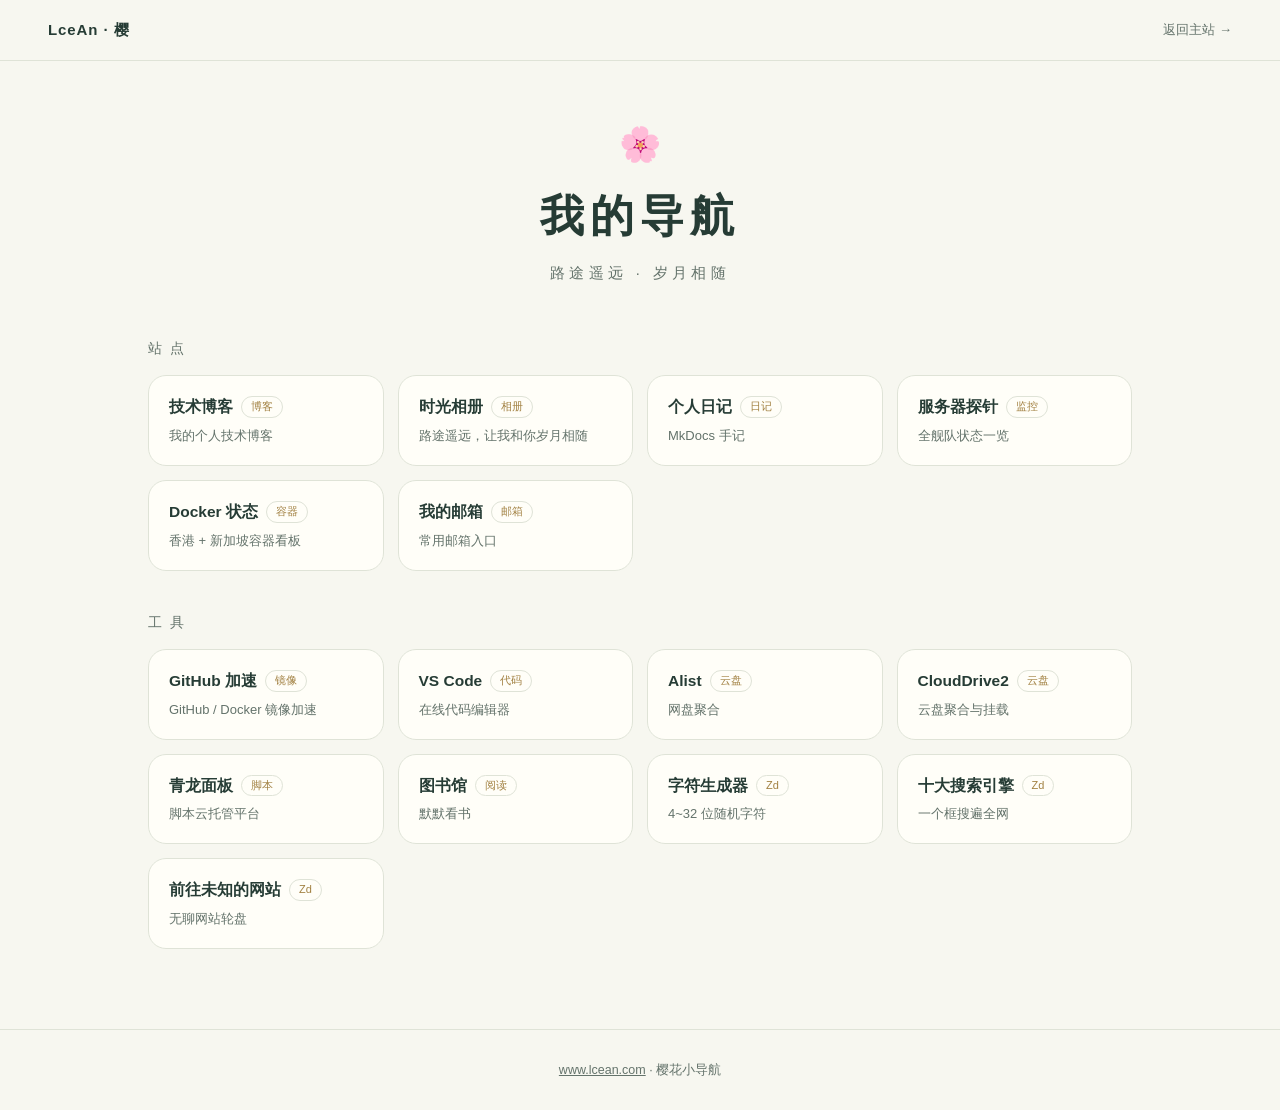
==== Zd/Sakuramain/index.html @ 4a8822f1 "feat: rebuild Zd tool pages (password, search, sakura nav, useless web) 原版文件随旧服务器丢失，按原用途重写四个静态工具页并接入" ====
<!DOCTYPE html>
<html lang="zh-CN">
<head>
<meta charset="utf-8">
<meta name="viewport" content="width=device-width,initial-scale=1">
<title>樱 · 我的导航</title>
<meta name="description" content="樱花主题的小导航：LceAn 的站点与工具速览。">
<link rel="icon" href="data:image/svg+xml,<svg xmlns='http://www.w3.org/2000/svg' viewBox='0 0 100 100'><text y='.9em' font-size='90'>🌸</text></svg>">
<style>
:root{--paper:#f7f7f0;--paper-soft:#eeeee4;--surface:#fffef8;--ink:#263c35;--ink-soft:#64736b;--accent:#4e6c46;--accent-soft:#e7ecdf;--amber:#a28142;--line:#dfe3d7;--sakura:#e8a7c3;--sakura-deep:#d788a8}
@media (prefers-color-scheme:dark){:root{--paper:#111d1b;--paper-soft:#172522;--surface:#1b2c27;--ink:#e7eade;--ink-soft:#afbcaf;--accent:#bed09d;--accent-soft:#283b2d;--amber:#d8bc7e;--line:#2c3e36;--sakura:#c78aa6;--sakura-deep:#a96a89}}
*{box-sizing:border-box}
body{margin:0;font-family:-apple-system,BlinkMacSystemFont,"PingFang SC","Microsoft YaHei",sans-serif;background:var(--paper);color:var(--ink);line-height:1.6;overflow-x:hidden}
header{display:flex;align-items:center;gap:12px;padding:18px clamp(20px,5vw,48px);border-bottom:1px solid var(--line);position:relative;z-index:5;background:var(--paper)}
header b{font-size:15px;letter-spacing:.06em}
header a{margin-left:auto;color:var(--ink-soft);text-decoration:none;font-size:13px}
header a:hover{color:var(--accent)}
main{max-width:1080px;margin:0 auto;padding:56px clamp(20px,5vw,48px) 80px;position:relative;z-index:2}
.hero{text-align:center;margin-bottom:52px}
.hero .sakura-mark{font-size:34px;display:block;margin-bottom:10px}
h1{font-size:clamp(30px,5vw,44px);font-weight:600;letter-spacing:.14em;margin:0 0 10px}
.hero .sub{color:var(--ink-soft);font-size:14.5px;margin:0;letter-spacing:.3em}
h2{font-size:14px;color:var(--ink-soft);font-weight:500;margin:40px 0 16px;letter-spacing:.14em}
.grid{display:grid;grid-template-columns:repeat(auto-fill,minmax(230px,1fr));gap:14px}
a.card{display:block;background:var(--surface);border:1px solid var(--line);border-radius:18px;padding:18px 20px;text-decoration:none;color:var(--ink);transition:transform .18s,border-color .18s,box-shadow .18s}
a.card:hover{transform:translateY(-2px);border-color:var(--sakura-deep);box-shadow:0 14px 28px rgba(23,43,36,.08)}
a.card b{font-size:15.5px;font-weight:600}
a.card .tag{display:inline-block;font-size:11px;color:var(--amber);border:1px solid var(--line);border-radius:999px;padding:1px 9px;margin-left:8px;vertical-align:2px}
a.card p{margin:6px 0 0;font-size:13px;color:var(--ink-soft)}
footer{padding:30px;text-align:center;color:var(--ink-soft);font-size:12.5px;border-top:1px solid var(--line);position:relative;z-index:2}
footer a{color:var(--ink-soft)}
.petal-layer{position:fixed;inset:0;pointer-events:none;z-index:1;overflow:hidden}
.fall{position:absolute;top:-8vh;animation:fall linear infinite}
.sway{display:block;animation:sway ease-in-out infinite alternate}
.petal{display:block;border-radius:100% 0 100% 100%;background:var(--sakura);opacity:.75;box-shadow:inset -2px -2px 3px var(--sakura-deep)}
@keyframes fall{to{transform:translateY(116vh)}}
@keyframes sway{from{transform:translateX(-14px) rotate(-32deg)}to{transform:translateX(14px) rotate(38deg)}}
@media (prefers-reduced-motion:reduce){.petal-layer{display:none}}
</style>
</head>
<body>
<header><b>LceAn · 樱</b><a href="https://www.lcean.com/">返回主站 →</a></header>
<main>
  <div class="hero">
    <span class="sakura-mark">🌸</span>
    <h1>我的导航</h1>
    <p class="sub">路途遥远 · 岁月相随</p>
  </div>

  <h2>站 点</h2>
  <div class="grid" id="sites"></div>

  <h2>工 具</h2>
  <div class="grid" id="tools"></div>
</main>
<footer><a href="https://www.lcean.com/">www.lcean.com</a> · 樱花小导航</footer>
<div class="petal-layer" id="petals" aria-hidden="true"></div>
<script>
(function () {
  var sites = [
    { t: '技术博客', tag: '博客', d: '我的个人技术博客', u: 'https://ae.lcean.com/' },
    { t: '时光相册', tag: '相册', d: '路途遥远，让我和你岁月相随', u: 'https://time.lcean.com/' },
    { t: '个人日记', tag: '日记', d: 'MkDocs 手记', u: 'https://md.lcean.com/' },
    { t: '服务器探针', tag: '监控', d: '全舰队状态一览', u: 'https://tz.lcean.com/' },
    { t: 'Docker 状态', tag: '容器', d: '香港 + 新加坡容器看板', u: 'https://docker.lcean.com/' },
    { t: '我的邮箱', tag: '邮箱', d: '常用邮箱入口', u: 'https://mail.lcean.com/' }
  ];
  var tools = [
    { t: 'GitHub 加速', tag: '镜像', d: 'GitHub / Docker 镜像加速', u: 'https://github.lcean.com/' },
    { t: 'VS Code', tag: '代码', d: '在线代码编辑器', u: 'https://vs.lcean.com/' },
    { t: 'Alist', tag: '云盘', d: '网盘聚合', u: 'https://alist.lcean.com/' },
    { t: 'CloudDrive2', tag: '云盘', d: '云盘聚合与挂载', u: 'https://cd.lcean.com/' },
    { t: '青龙面板', tag: '脚本', d: '脚本云托管平台', u: 'https://ql.lcean.com/' },
    { t: '图书馆', tag: '阅读', d: '默默看书', u: 'https://book.lcean.com/' },
    { t: '字符生成器', tag: 'Zd', d: '4~32 位随机字符', u: 'https://www.lcean.com/Zd/password/index.html' },
    { t: '十大搜索引擎', tag: 'Zd', d: '一个框搜遍全网', u: 'https://www.lcean.com/Zd/Search/index3.html' },
    { t: '前往未知的网站', tag: 'Zd', d: '无聊网站轮盘', u: 'https://www.lcean.com/Zd/unknown/The%20Useless%20Web.html' }
  ];
  function render(id, list) {
    var box = document.getElementById(id);
    list.forEach(function (s) {
      var a = document.createElement('a');
      a.className = 'card'; a.href = s.u; a.target = '_blank'; a.rel = 'noopener';
      a.innerHTML = '<b>' + s.t + '</b><span class="tag">' + s.tag + '</span><p>' + s.d + '</p>';
      box.appendChild(a);
    });
  }
  render('sites', sites); render('tools', tools);

  if (!window.matchMedia('(prefers-reduced-motion: reduce)').matches) {
    var layer = document.getElementById('petals');
    for (var i = 0; i < 14; i++) {
      var fall = document.createElement('div');
      fall.className = 'fall';
      var dur = 9 + Math.random() * 9, delay = -Math.random() * dur;
      fall.style.left = (Math.random() * 100) + 'vw';
      fall.style.animationDuration = dur + 's';
      fall.style.animationDelay = delay + 's';
      var sway = document.createElement('span');
      sway.className = 'sway';
      sway.style.animationDuration = (1.6 + Math.random() * 1.6) + 's';
      var petal = document.createElement('i');
      petal.className = 'petal';
      var size = 8 + Math.random() * 9;
      petal.style.width = size + 'px'; petal.style.height = size + 'px';
      petal.style.opacity = (0.45 + Math.random() * 0.4).toFixed(2);
      sway.appendChild(petal); fall.appendChild(sway); layer.appendChild(fall);
    }
  }
})();
</script>
</body>
</html>
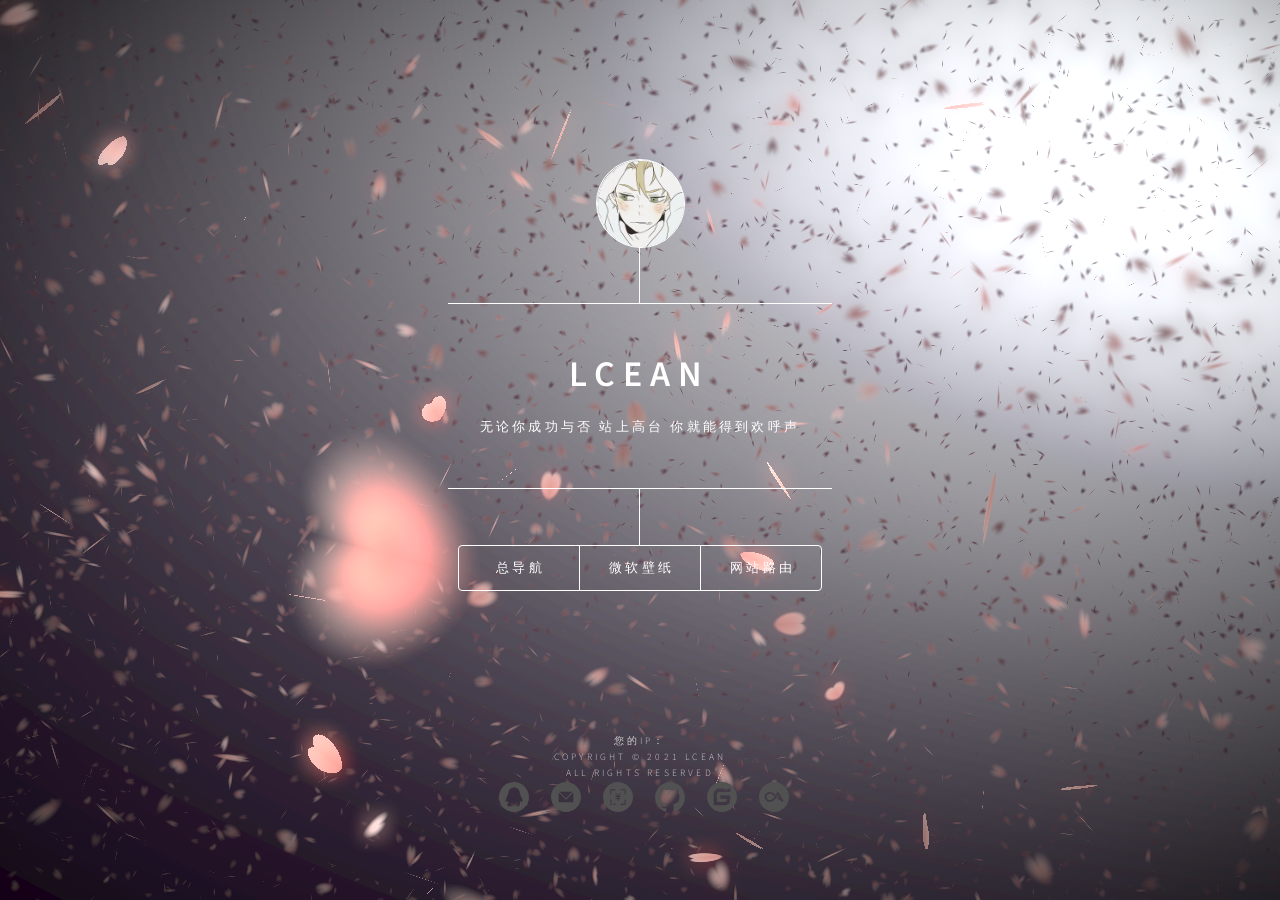
==== commit 322a0578: "fix: restore original Sakura guide page from historical source" ====
--- a/Zd/Sakuramain/index.html
+++ b/Zd/Sakuramain/index.html
@@ -1,113 +1,1271 @@
 <!DOCTYPE html>
 <html lang="zh-CN">
+
 <head>
-<meta charset="utf-8">
-<meta name="viewport" content="width=device-width,initial-scale=1">
-<title>樱 · 我的导航</title>
-<meta name="description" content="樱花主题的小导航：LceAn 的站点与工具速览。">
-<link rel="icon" href="data:image/svg+xml,<svg xmlns='http://www.w3.org/2000/svg' viewBox='0 0 100 100'><text y='.9em' font-size='90'>🌸</text></svg>">
-<style>
-:root{--paper:#f7f7f0;--paper-soft:#eeeee4;--surface:#fffef8;--ink:#263c35;--ink-soft:#64736b;--accent:#4e6c46;--accent-soft:#e7ecdf;--amber:#a28142;--line:#dfe3d7;--sakura:#e8a7c3;--sakura-deep:#d788a8}
-@media (prefers-color-scheme:dark){:root{--paper:#111d1b;--paper-soft:#172522;--surface:#1b2c27;--ink:#e7eade;--ink-soft:#afbcaf;--accent:#bed09d;--accent-soft:#283b2d;--amber:#d8bc7e;--line:#2c3e36;--sakura:#c78aa6;--sakura-deep:#a96a89}}
-*{box-sizing:border-box}
-body{margin:0;font-family:-apple-system,BlinkMacSystemFont,"PingFang SC","Microsoft YaHei",sans-serif;background:var(--paper);color:var(--ink);line-height:1.6;overflow-x:hidden}
-header{display:flex;align-items:center;gap:12px;padding:18px clamp(20px,5vw,48px);border-bottom:1px solid var(--line);position:relative;z-index:5;background:var(--paper)}
-header b{font-size:15px;letter-spacing:.06em}
-header a{margin-left:auto;color:var(--ink-soft);text-decoration:none;font-size:13px}
-header a:hover{color:var(--accent)}
-main{max-width:1080px;margin:0 auto;padding:56px clamp(20px,5vw,48px) 80px;position:relative;z-index:2}
-.hero{text-align:center;margin-bottom:52px}
-.hero .sakura-mark{font-size:34px;display:block;margin-bottom:10px}
-h1{font-size:clamp(30px,5vw,44px);font-weight:600;letter-spacing:.14em;margin:0 0 10px}
-.hero .sub{color:var(--ink-soft);font-size:14.5px;margin:0;letter-spacing:.3em}
-h2{font-size:14px;color:var(--ink-soft);font-weight:500;margin:40px 0 16px;letter-spacing:.14em}
-.grid{display:grid;grid-template-columns:repeat(auto-fill,minmax(230px,1fr));gap:14px}
-a.card{display:block;background:var(--surface);border:1px solid var(--line);border-radius:18px;padding:18px 20px;text-decoration:none;color:var(--ink);transition:transform .18s,border-color .18s,box-shadow .18s}
-a.card:hover{transform:translateY(-2px);border-color:var(--sakura-deep);box-shadow:0 14px 28px rgba(23,43,36,.08)}
-a.card b{font-size:15.5px;font-weight:600}
-a.card .tag{display:inline-block;font-size:11px;color:var(--amber);border:1px solid var(--line);border-radius:999px;padding:1px 9px;margin-left:8px;vertical-align:2px}
-a.card p{margin:6px 0 0;font-size:13px;color:var(--ink-soft)}
-footer{padding:30px;text-align:center;color:var(--ink-soft);font-size:12.5px;border-top:1px solid var(--line);position:relative;z-index:2}
-footer a{color:var(--ink-soft)}
-.petal-layer{position:fixed;inset:0;pointer-events:none;z-index:1;overflow:hidden}
-.fall{position:absolute;top:-8vh;animation:fall linear infinite}
-.sway{display:block;animation:sway ease-in-out infinite alternate}
-.petal{display:block;border-radius:100% 0 100% 100%;background:var(--sakura);opacity:.75;box-shadow:inset -2px -2px 3px var(--sakura-deep)}
-@keyframes fall{to{transform:translateY(116vh)}}
-@keyframes sway{from{transform:translateX(-14px) rotate(-32deg)}to{transform:translateX(14px) rotate(38deg)}}
-@media (prefers-reduced-motion:reduce){.petal-layer{display:none}}
-</style>
+    <title>LceAn - 星空荡开宇宙</title>
+    <meta name="description" content="LceAn|关键词：LceAn" />
+    <meta charset="utf-8" />
+    <meta http-equiv="content-language" content="zh-cn" />
+    <meta name="sogou_site_verification" content="rgnwSWoy6h" />
+    <link rel="shortcut icon" href="../../src/img/logoTM.webp" />
+    <meta name="viewport" content="width=device-width, initial-scale=1" />
+    <link rel="stylesheet" href="assets/css/main.css?v=20261109v1" />
+    <noscript>
+        <link rel="stylesheet" href="assets/css/noscript.css" />
+    </noscript>
+    <style>
+        canvas {
+            padding: 0;
+            margin: 0;
+        }
+
+        .coolapk {
+            position: relative;
+            left:41%;
+            float: left;
+            list-style: none;
+        }
+
+        .coolapk span {
+            display: none;
+            position: absolute;
+            bottom: 40px;
+            /* left:100px; */
+        }
+
+        .img {
+            display: none;
+            position: absolute;
+            bottom: 80px;
+            left: -70px;
+        }
+
+        .coolapk:hover span {
+            display: block;
+            width: 20px;
+            height: 20px;
+            border-top: 20px solid #fff;
+            border-bottom: 20px solid rgba(255, 255, 255, 0);
+            border-left: 20px solid rgba(255, 255, 255, 0);
+            border-right: 20px solid rgba(255, 255, 255, 0);
+        }
+
+        .coolapk:hover .img {
+            display: block;
+            background: #fff;
+            border-radius: 10px;
+            box-shadow: 0 0 30px 5px #222;
+            overflow: hidden;
+        }
+
+        /* Keep the original icon row centred on narrow screens as well. */
+        #footer > ul {
+            display: flex;
+            justify-content: center;
+            flex-wrap: wrap;
+            gap: 0.5rem;
+            padding: 0;
+            list-style: none;
+        }
+
+        #footer .coolapk {
+            left: auto;
+            float: none;
+        }
+    </style>
 </head>
-<body>
-<header><b>LceAn · 樱</b><a href="https://www.lcean.com/">返回主站 →</a></header>
-<main>
-  <div class="hero">
-    <span class="sakura-mark">🌸</span>
-    <h1>我的导航</h1>
-    <p class="sub">路途遥远 · 岁月相随</p>
-  </div>
-
-  <h2>站 点</h2>
-  <div class="grid" id="sites"></div>
-
-  <h2>工 具</h2>
-  <div class="grid" id="tools"></div>
-</main>
-<footer><a href="https://www.lcean.com/">www.lcean.com</a> · 樱花小导航</footer>
-<div class="petal-layer" id="petals" aria-hidden="true"></div>
+
+<body class="is-preload">
+<!-- Wrapper -->
+<div id="wrapper">
+    <!-- Header -->
+    <header id="header">
+        <div class="logo">
+            <img src="images/avatar.jpg" alt="高润文个人引导页" title="高润文个人引导页" class="logo" />
+        </div>
+        <div class="content">
+            <div class="inner">
+                <h1>LceAn</h1>
+                <p>无论你成功与否&nbsp;站上高台&nbsp;你就能得到欢呼声</p>
+            </div>
+        </div>
+        <nav>
+            <ul>
+                <li> <a target="_blank" href="https://www.lcean.com/">总导航</a></li>
+                <li> <a target="_blank" href="https://wallpaperhub.app/">微软壁纸</a></li>
+<!--                <li> <a target="_blank" href="http://www.lcean.com/Zd/holiday/美丽圣诞.html">圣诞快乐撒</a></li>-->
+                <li> <a target="_blank" href="https://lcean.com/">网站路由</a></li>
+                <!--<li><a href="#elements">Elements</a></li>-->
+            </ul>
+        </nav>
+    </header>
+    <!-- Footer -->
+    <footer id="footer">
+        <p class="copyright">您的IP：
+            <span id="user-ip"></span>
+        </p>
+
+        <script>(async function() {
+            const response = await fetch('https://api.ipify.org?format=json');
+            const data = await response.json();
+            document.getElementById('user-ip').textContent = data.ip;
+        })();
+        </script>
+
+        <p class="copyright">Copyright&nbsp;&copy;&nbsp;2021&nbsp;LceAn<br />All&nbsp;Rights&nbsp;Reserved</p>
+        <p class="copyright">
+
+
+
+        <ul>
+            <li class="coolapk">
+                <a target="_blank" href="http://wpa.qq.com/msgrd?v=3&amp;uin=441737326&amp;site=qq&amp;menu=yes">
+                    <img src="images/svg/qq.svg" width="30" alt="QQ" title="QQ" />&nbsp;&nbsp;</a>
+                <div class="img" style="width: 200px;height:300px">
+                    <img src="images/qq.png" style="width: 100%;height:100%">
+                </div>
+                <span></span>
+            </li>
+            <li class="coolapk">
+                <a target="_blank" href="mailto:admin@lcean.com"> <img src="images/svg/mail.svg" width="30" alt="Mail"
+                                                                    title="Mail" />&nbsp;&nbsp;</a>
+
+            </li>
+            <li class="coolapk">
+
+                <a target="_blank" href="images/zfb.png"> <img
+                        src="images/svg/support.svg" width="30" alt="给我打点开心钱"
+                        title="给我打点开心钱" />&nbsp;&nbsp;</a>
+                <div class="img" style="width: 200px;height:300px">
+                    <img src="images/zfb.png" style="width: 100%;height:100%">
+                </div>
+                <span></span>
+            </li>
+            <li class="coolapk">
+                <a target="_blank" href="https://github.com/LceAn"> <img src="images/svg/github.svg" width="30"
+                                                                         alt="Github" title="Github" />&nbsp;&nbsp;</a>
+
+            </li>
+            <li class="coolapk">
+                <a target="_blank" href="https://gitee.com/lcean"> <img src="images/svg/gitee.svg" width="30"
+                                                                        alt="Gitee" title="Gitee" />&nbsp;&nbsp;</a>
+
+            </li>
+            <li class="coolapk">
+                <a target="_blank" href="#"> <img src="images/svg/coolapk.svg" width="30" alt="Coolapk"
+                                                  title="Coolapk" /></a>
+
+            </li>
+        </ul>
+
+
+        </p>
+    </footer>
+</div>
+<canvas id="sakura" style="z-index: 2;
+    position: fixed;
+    left: 0;
+    top: 0;
+    height: 100vh;
+    width: 100vw;">
+</canvas>
+
+<!-- sakura shader -->
+<script id="sakura_point_vsh" type="x-shader/x_vertex">
+    uniform mat4 uProjection;
+    uniform mat4 uModelview;
+    uniform vec3 uResolution;
+    uniform vec3 uOffset;
+    uniform vec3 uDOF;  //x:focus distance, y:focus radius, z:max radius
+    uniform vec3 uFade; //x:start distance, y:half distance, z:near fade start
+
+    attribute vec3 aPosition;
+    attribute vec3 aEuler;
+    attribute vec2 aMisc; //x:size, y:fade
+
+    varying vec3 pposition;
+    varying float psize;
+    varying float palpha;
+    varying float pdist;
+
+    //varying mat3 rotMat;
+    varying vec3 normX;
+    varying vec3 normY;
+    varying vec3 normZ;
+    varying vec3 normal;
+
+    varying float diffuse;
+    varying float specular;
+    varying float rstop;
+    varying float distancefade;
+
+    void main(void) {
+        // Projection is based on vertical angle
+        vec4 pos = uModelview * vec4(aPosition + uOffset, 1.0);
+        gl_Position = uProjection * pos;
+        gl_PointSize = aMisc.x * uProjection[1][1] / -pos.z * uResolution.y * 0.5;
+
+        pposition = pos.xyz;
+        psize = aMisc.x;
+        pdist = length(pos.xyz);
+        palpha = smoothstep(0.0, 1.0, (pdist - 0.1) / uFade.z);
+
+        vec3 elrsn = sin(aEuler);
+        vec3 elrcs = cos(aEuler);
+        mat3 rotx = mat3(
+            1.0, 0.0, 0.0,
+            0.0, elrcs.x, elrsn.x,
+            0.0, -elrsn.x, elrcs.x
+        );
+        mat3 roty = mat3(
+            elrcs.y, 0.0, -elrsn.y,
+            0.0, 1.0, 0.0,
+            elrsn.y, 0.0, elrcs.y
+        );
+        mat3 rotz = mat3(
+            elrcs.z, elrsn.z, 0.0,
+            -elrsn.z, elrcs.z, 0.0,
+            0.0, 0.0, 1.0
+        );
+        mat3 rotmat = rotx * roty * rotz;
+        normal = rotmat[2];
+
+        mat3 trrotm = mat3(
+            rotmat[0][0], rotmat[1][0], rotmat[2][0],
+            rotmat[0][1], rotmat[1][1], rotmat[2][1],
+            rotmat[0][2], rotmat[1][2], rotmat[2][2]
+        );
+        normX = trrotm[0];
+        normY = trrotm[1];
+        normZ = trrotm[2];
+
+        const vec3 lit = vec3(0.6917144638660746, 0.6917144638660746, -0.20751433915982237);
+
+        float tmpdfs = dot(lit, normal);
+        if(tmpdfs < 0.0) {
+            normal = -normal;
+            tmpdfs = dot(lit, normal);
+        }
+        diffuse = 0.4 + tmpdfs;
+
+        vec3 eyev = normalize(-pos.xyz);
+        if(dot(eyev, normal) > 0.0) {
+            vec3 hv = normalize(eyev + lit);
+            specular = pow(max(dot(hv, normal), 0.0), 20.0);
+        }
+        else {
+            specular = 0.0;
+        }
+
+        rstop = clamp((abs(pdist - uDOF.x) - uDOF.y) / uDOF.z, 0.0, 1.0);
+        rstop = pow(rstop, 0.5);
+        //-0.69315 = ln(0.5)
+        distancefade = min(1.0, exp((uFade.x - pdist) * 0.69315 / uFade.y));
+    }
+</script>
+<script id="sakura_point_fsh" type="x-shader/x_fragment">
+    #ifdef GL_ES
+    //precision mediump float;
+    precision highp float;
+    #endif
+
+    uniform vec3 uDOF;  //x:focus distance, y:focus radius, z:max radius
+    uniform vec3 uFade; //x:start distance, y:half distance, z:near fade start
+
+    const vec3 fadeCol = vec3(0.08, 0.03, 0.06);
+
+    varying vec3 pposition;
+    varying float psize;
+    varying float palpha;
+    varying float pdist;
+
+    //varying mat3 rotMat;
+    varying vec3 normX;
+    varying vec3 normY;
+    varying vec3 normZ;
+    varying vec3 normal;
+
+    varying float diffuse;
+    varying float specular;
+    varying float rstop;
+    varying float distancefade;
+
+    float ellipse(vec2 p, vec2 o, vec2 r) {
+        vec2 lp = (p - o) / r;
+        return length(lp) - 1.0;
+    }
+
+    void main(void) {
+        vec3 p = vec3(gl_PointCoord - vec2(0.5, 0.5), 0.0) * 2.0;
+        vec3 d = vec3(0.0, 0.0, -1.0);
+        float nd = normZ.z; //dot(-normZ, d);
+        if(abs(nd) < 0.0001) discard;
+
+        float np = dot(normZ, p);
+        vec3 tp = p + d * np / nd;
+        vec2 coord = vec2(dot(normX, tp), dot(normY, tp));
+
+        //angle = 15 degree
+        const float flwrsn = 0.258819045102521;
+        const float flwrcs = 0.965925826289068;
+        mat2 flwrm = mat2(flwrcs, -flwrsn, flwrsn, flwrcs);
+        vec2 flwrp = vec2(abs(coord.x), coord.y) * flwrm;
+
+        float r;
+        if(flwrp.x < 0.0) {
+            r = ellipse(flwrp, vec2(0.065, 0.024) * 0.5, vec2(0.36, 0.96) * 0.5);
+        }
+        else {
+            r = ellipse(flwrp, vec2(0.065, 0.024) * 0.5, vec2(0.58, 0.96) * 0.5);
+        }
+
+        if(r > rstop) discard;
+
+        vec3 col = mix(vec3(1.0, 0.8, 0.75), vec3(1.0, 0.9, 0.87), r);
+        float grady = mix(0.0, 1.0, pow(coord.y * 0.5 + 0.5, 0.35));
+        col *= vec3(1.0, grady, grady);
+        col *= mix(0.8, 1.0, pow(abs(coord.x), 0.3));
+        col = col * diffuse + specular;
+
+        col = mix(fadeCol, col, distancefade);
+
+        float alpha = (rstop > 0.001)? (0.5 - r / (rstop * 2.0)) : 1.0;
+        alpha = smoothstep(0.0, 1.0, alpha) * palpha;
+
+        gl_FragColor = vec4(col * 0.5, alpha);
+    }
+</script>
+<!-- effects -->
+<script id="fx_common_vsh" type="x-shader/x_vertex">
+    uniform vec3 uResolution;
+    attribute vec2 aPosition;
+
+    varying vec2 texCoord;
+    varying vec2 screenCoord;
+
+    void main(void) {
+        gl_Position = vec4(aPosition, 0.0, 1.0);
+        texCoord = aPosition.xy * 0.5 + vec2(0.5, 0.5);
+        screenCoord = aPosition.xy * vec2(uResolution.z, 1.0);
+    }
+</script>
+<script id="bg_fsh" type="x-shader/x_fragment">
+    #ifdef GL_ES
+    //precision mediump float;
+    precision highp float;
+    #endif
+
+    uniform vec2 uTimes;
+
+    varying vec2 texCoord;
+    varying vec2 screenCoord;
+
+    void main(void) {
+        vec3 col;
+        float c;
+        vec2 tmpv = texCoord * vec2(0.8, 1.0) - vec2(0.95, 1.0);
+        c = exp(-pow(length(tmpv) * 1.8, 2.0));
+        col = mix(vec3(0.02, 0.0, 0.03), vec3(0.96, 0.98, 1.0) * 1.5, c);
+        gl_FragColor = vec4(col * 0.5, 1.0);
+    }
+</script>
+<script id="fx_brightbuf_fsh" type="x-shader/x_fragment">
+    #ifdef GL_ES
+    //precision mediump float;
+    precision highp float;
+    #endif
+    uniform sampler2D uSrc;
+    uniform vec2 uDelta;
+
+    varying vec2 texCoord;
+    varying vec2 screenCoord;
+
+    void main(void) {
+        vec4 col = texture2D(uSrc, texCoord);
+        gl_FragColor = vec4(col.rgb * 2.0 - vec3(0.5), 1.0);
+    }
+</script>
+<script id="fx_dirblur_r4_fsh" type="x-shader/x_fragment">
+    #ifdef GL_ES
+    //precision mediump float;
+    precision highp float;
+    #endif
+    uniform sampler2D uSrc;
+    uniform vec2 uDelta;
+    uniform vec4 uBlurDir; //dir(x, y), stride(z, w)
+
+    varying vec2 texCoord;
+    varying vec2 screenCoord;
+
+    void main(void) {
+        vec4 col = texture2D(uSrc, texCoord);
+        col = col + texture2D(uSrc, texCoord + uBlurDir.xy * uDelta);
+        col = col + texture2D(uSrc, texCoord - uBlurDir.xy * uDelta);
+        col = col + texture2D(uSrc, texCoord + (uBlurDir.xy + uBlurDir.zw) * uDelta);
+        col = col + texture2D(uSrc, texCoord - (uBlurDir.xy + uBlurDir.zw) * uDelta);
+        gl_FragColor = col / 5.0;
+    }
+</script>
+<!-- effect fragment shader template -->
+<script id="fx_common_fsh" type="x-shader/x_fragment">
+    #ifdef GL_ES
+    //precision mediump float;
+    precision highp float;
+    #endif
+    uniform sampler2D uSrc;
+    uniform vec2 uDelta;
+
+    varying vec2 texCoord;
+    varying vec2 screenCoord;
+
+    void main(void) {
+        gl_FragColor = texture2D(uSrc, texCoord);
+    }
+</script>
+<!-- post processing -->
+<script id="pp_final_vsh" type="x-shader/x_vertex">
+    uniform vec3 uResolution;
+    attribute vec2 aPosition;
+    varying vec2 texCoord;
+    varying vec2 screenCoord;
+    void main(void) {
+        gl_Position = vec4(aPosition, 0.0, 1.0);
+        texCoord = aPosition.xy * 0.5 + vec2(0.5, 0.5);
+        screenCoord = aPosition.xy * vec2(uResolution.z, 1.0);
+    }
+</script>
+<script id="pp_final_fsh" type="x-shader/x_fragment">
+    #ifdef GL_ES
+    //precision mediump float;
+    precision highp float;
+    #endif
+    uniform sampler2D uSrc;
+    uniform sampler2D uBloom;
+    uniform vec2 uDelta;
+    varying vec2 texCoord;
+    varying vec2 screenCoord;
+    void main(void) {
+        vec4 srccol = texture2D(uSrc, texCoord) * 2.0;
+        vec4 bloomcol = texture2D(uBloom, texCoord);
+        vec4 col;
+        col = srccol + bloomcol * (vec4(1.0) + srccol);
+        col *= smoothstep(1.0, 0.0, pow(length((texCoord - vec2(0.5)) * 2.0), 1.2) * 0.5);
+        col = pow(col, vec4(0.45454545454545)); //(1.0 / 2.2)
+
+        gl_FragColor = vec4(col.rgb, 1.0);
+        gl_FragColor.a = 1.0;
+    }
+</script>
 <script>
-(function () {
-  var sites = [
-    { t: '技术博客', tag: '博客', d: '我的个人技术博客', u: 'https://ae.lcean.com/' },
-    { t: '时光相册', tag: '相册', d: '路途遥远，让我和你岁月相随', u: 'https://time.lcean.com/' },
-    { t: '个人日记', tag: '日记', d: 'MkDocs 手记', u: 'https://md.lcean.com/' },
-    { t: '服务器探针', tag: '监控', d: '全舰队状态一览', u: 'https://tz.lcean.com/' },
-    { t: 'Docker 状态', tag: '容器', d: '香港 + 新加坡容器看板', u: 'https://docker.lcean.com/' },
-    { t: '我的邮箱', tag: '邮箱', d: '常用邮箱入口', u: 'https://mail.lcean.com/' }
-  ];
-  var tools = [
-    { t: 'GitHub 加速', tag: '镜像', d: 'GitHub / Docker 镜像加速', u: 'https://github.lcean.com/' },
-    { t: 'VS Code', tag: '代码', d: '在线代码编辑器', u: 'https://vs.lcean.com/' },
-    { t: 'Alist', tag: '云盘', d: '网盘聚合', u: 'https://alist.lcean.com/' },
-    { t: 'CloudDrive2', tag: '云盘', d: '云盘聚合与挂载', u: 'https://cd.lcean.com/' },
-    { t: '青龙面板', tag: '脚本', d: '脚本云托管平台', u: 'https://ql.lcean.com/' },
-    { t: '图书馆', tag: '阅读', d: '默默看书', u: 'https://book.lcean.com/' },
-    { t: '字符生成器', tag: 'Zd', d: '4~32 位随机字符', u: 'https://www.lcean.com/Zd/password/index.html' },
-    { t: '十大搜索引擎', tag: 'Zd', d: '一个框搜遍全网', u: 'https://www.lcean.com/Zd/Search/index3.html' },
-    { t: '前往未知的网站', tag: 'Zd', d: '无聊网站轮盘', u: 'https://www.lcean.com/Zd/unknown/The%20Useless%20Web.html' }
-  ];
-  function render(id, list) {
-    var box = document.getElementById(id);
-    list.forEach(function (s) {
-      var a = document.createElement('a');
-      a.className = 'card'; a.href = s.u; a.target = '_blank'; a.rel = 'noopener';
-      a.innerHTML = '<b>' + s.t + '</b><span class="tag">' + s.tag + '</span><p>' + s.d + '</p>';
-      box.appendChild(a);
+    // Utilities
+    var Vector3 = {};
+    var Matrix44 = {};
+    Vector3.create = function (x, y, z) {
+        return { 'x': x, 'y': y, 'z': z };
+    };
+    Vector3.dot = function (v0, v1) {
+        return v0.x * v1.x + v0.y * v1.y + v0.z * v1.z;
+    };
+    Vector3.cross = function (v, v0, v1) {
+        v.x = v0.y * v1.z - v0.z * v1.y;
+        v.y = v0.z * v1.x - v0.x * v1.z;
+        v.z = v0.x * v1.y - v0.y * v1.x;
+    };
+    Vector3.normalize = function (v) {
+        var l = v.x * v.x + v.y * v.y + v.z * v.z;
+        if (l > 0.00001) {
+            l = 1.0 / Math.sqrt(l);
+            v.x *= l;
+            v.y *= l;
+            v.z *= l;
+        }
+    };
+    Vector3.arrayForm = function (v) {
+        if (v.array) {
+            v.array[0] = v.x;
+            v.array[1] = v.y;
+            v.array[2] = v.z;
+        }
+        else {
+            v.array = new Float32Array([v.x, v.y, v.z]);
+        }
+        return v.array;
+    };
+    Matrix44.createIdentity = function () {
+        return new Float32Array([1.0, 0.0, 0.0, 0.0, 0.0, 1.0, 0.0, 0.0, 0.0, 0.0, 1.0, 0.0, 0.0, 0.0, 0.0, 1.0]);
+    };
+    Matrix44.loadProjection = function (m, aspect, vdeg, near, far) {
+        var h = near * Math.tan(vdeg * Math.PI / 180.0 * 0.5) * 2.0;
+        var w = h * aspect;
+
+        m[0] = 2.0 * near / w;
+        m[1] = 0.0;
+        m[2] = 0.0;
+        m[3] = 0.0;
+
+        m[4] = 0.0;
+        m[5] = 2.0 * near / h;
+        m[6] = 0.0;
+        m[7] = 0.0;
+
+        m[8] = 0.0;
+        m[9] = 0.0;
+        m[10] = -(far + near) / (far - near);
+        m[11] = -1.0;
+
+        m[12] = 0.0;
+        m[13] = 0.0;
+        m[14] = -2.0 * far * near / (far - near);
+        m[15] = 0.0;
+    };
+    Matrix44.loadLookAt = function (m, vpos, vlook, vup) {
+        var frontv = Vector3.create(vpos.x - vlook.x, vpos.y - vlook.y, vpos.z - vlook.z);
+        Vector3.normalize(frontv);
+        var sidev = Vector3.create(1.0, 0.0, 0.0);
+        Vector3.cross(sidev, vup, frontv);
+        Vector3.normalize(sidev);
+        var topv = Vector3.create(1.0, 0.0, 0.0);
+        Vector3.cross(topv, frontv, sidev);
+        Vector3.normalize(topv);
+
+        m[0] = sidev.x;
+        m[1] = topv.x;
+        m[2] = frontv.x;
+        m[3] = 0.0;
+
+        m[4] = sidev.y;
+        m[5] = topv.y;
+        m[6] = frontv.y;
+        m[7] = 0.0;
+
+        m[8] = sidev.z;
+        m[9] = topv.z;
+        m[10] = frontv.z;
+        m[11] = 0.0;
+
+        m[12] = -(vpos.x * m[0] + vpos.y * m[4] + vpos.z * m[8]);
+        m[13] = -(vpos.x * m[1] + vpos.y * m[5] + vpos.z * m[9]);
+        m[14] = -(vpos.x * m[2] + vpos.y * m[6] + vpos.z * m[10]);
+        m[15] = 1.0;
+    };
+
+    //
+    var timeInfo = {
+        'start': 0, 'prev': 0, // Date
+        'delta': 0, 'elapsed': 0 // Number(sec)
+    };
+
+    //
+    var gl;
+    var renderSpec = {
+        'width': 0,
+        'height': 0,
+        'aspect': 1,
+        'array': new Float32Array(3),
+        'halfWidth': 0,
+        'halfHeight': 0,
+        'halfArray': new Float32Array(3)
+        // and some render targets. see setViewport()
+    };
+    renderSpec.setSize = function (w, h) {
+        renderSpec.width = w;
+        renderSpec.height = h;
+        renderSpec.aspect = renderSpec.width / renderSpec.height;
+        renderSpec.array[0] = renderSpec.width;
+        renderSpec.array[1] = renderSpec.height;
+        renderSpec.array[2] = renderSpec.aspect;
+
+        renderSpec.halfWidth = Math.floor(w / 2);
+        renderSpec.halfHeight = Math.floor(h / 2);
+        renderSpec.halfArray[0] = renderSpec.halfWidth;
+        renderSpec.halfArray[1] = renderSpec.halfHeight;
+        renderSpec.halfArray[2] = renderSpec.halfWidth / renderSpec.halfHeight;
+    };
+
+    function deleteRenderTarget(rt) {
+        gl.deleteFramebuffer(rt.frameBuffer);
+        gl.deleteRenderbuffer(rt.renderBuffer);
+        gl.deleteTexture(rt.texture);
+    }
+
+    function createRenderTarget(w, h) {
+        var ret = {
+            'width': w,
+            'height': h,
+            'sizeArray': new Float32Array([w, h, w / h]),
+            'dtxArray': new Float32Array([1.0 / w, 1.0 / h])
+        };
+        ret.frameBuffer = gl.createFramebuffer();
+        ret.renderBuffer = gl.createRenderbuffer();
+        ret.texture = gl.createTexture();
+
+        gl.bindTexture(gl.TEXTURE_2D, ret.texture);
+        gl.texImage2D(gl.TEXTURE_2D, 0, gl.RGBA, w, h, 0, gl.RGBA, gl.UNSIGNED_BYTE, null);
+        gl.texParameteri(gl.TEXTURE_2D, gl.TEXTURE_WRAP_S, gl.CLAMP_TO_EDGE);
+        gl.texParameteri(gl.TEXTURE_2D, gl.TEXTURE_WRAP_T, gl.CLAMP_TO_EDGE);
+        gl.texParameteri(gl.TEXTURE_2D, gl.TEXTURE_MAG_FILTER, gl.LINEAR);
+        gl.texParameteri(gl.TEXTURE_2D, gl.TEXTURE_MIN_FILTER, gl.LINEAR);
+
+        gl.bindFramebuffer(gl.FRAMEBUFFER, ret.frameBuffer);
+        gl.framebufferTexture2D(gl.FRAMEBUFFER, gl.COLOR_ATTACHMENT0, gl.TEXTURE_2D, ret.texture, 0);
+
+        gl.bindRenderbuffer(gl.RENDERBUFFER, ret.renderBuffer);
+        gl.renderbufferStorage(gl.RENDERBUFFER, gl.DEPTH_COMPONENT16, w, h);
+        gl.framebufferRenderbuffer(gl.FRAMEBUFFER, gl.DEPTH_ATTACHMENT, gl.RENDERBUFFER, ret.renderBuffer);
+
+        gl.bindTexture(gl.TEXTURE_2D, null);
+        gl.bindRenderbuffer(gl.RENDERBUFFER, null);
+        gl.bindFramebuffer(gl.FRAMEBUFFER, null);
+
+        return ret;
+    }
+
+    function compileShader(shtype, shsrc) {
+        var retsh = gl.createShader(shtype);
+
+        gl.shaderSource(retsh, shsrc);
+        gl.compileShader(retsh);
+
+        if (!gl.getShaderParameter(retsh, gl.COMPILE_STATUS)) {
+            var errlog = gl.getShaderInfoLog(retsh);
+            gl.deleteShader(retsh);
+            console.error(errlog);
+            return null;
+        }
+        return retsh;
+    }
+
+    function createShader(vtxsrc, frgsrc, uniformlist, attrlist) {
+        var vsh = compileShader(gl.VERTEX_SHADER, vtxsrc);
+        var fsh = compileShader(gl.FRAGMENT_SHADER, frgsrc);
+
+        if (vsh == null || fsh == null) {
+            return null;
+        }
+
+        var prog = gl.createProgram();
+        gl.attachShader(prog, vsh);
+        gl.attachShader(prog, fsh);
+
+        gl.deleteShader(vsh);
+        gl.deleteShader(fsh);
+
+        gl.linkProgram(prog);
+        if (!gl.getProgramParameter(prog, gl.LINK_STATUS)) {
+            var errlog = gl.getProgramInfoLog(prog);
+            console.error(errlog);
+            return null;
+        }
+
+        if (uniformlist) {
+            prog.uniforms = {};
+            for (var i = 0; i < uniformlist.length; i++) {
+                prog.uniforms[uniformlist[i]] = gl.getUniformLocation(prog, uniformlist[i]);
+            }
+        }
+
+        if (attrlist) {
+            prog.attributes = {};
+            for (var i = 0; i < attrlist.length; i++) {
+                var attr = attrlist[i];
+                prog.attributes[attr] = gl.getAttribLocation(prog, attr);
+            }
+        }
+
+        return prog;
+    }
+
+    function useShader(prog) {
+        gl.useProgram(prog);
+        for (var attr in prog.attributes) {
+            gl.enableVertexAttribArray(prog.attributes[attr]);;
+        }
+    }
+
+    function unuseShader(prog) {
+        for (var attr in prog.attributes) {
+            gl.disableVertexAttribArray(prog.attributes[attr]);;
+        }
+        gl.useProgram(null);
+    }
+
+    /////
+    var projection = {
+        'angle': 60,
+        'nearfar': new Float32Array([0.1, 100.0]),
+        'matrix': Matrix44.createIdentity()
+    };
+    var camera = {
+        'position': Vector3.create(0, 0, 100),
+        'lookat': Vector3.create(0, 0, 0),
+        'up': Vector3.create(0, 1, 0),
+        'dof': Vector3.create(10.0, 4.0, 8.0),
+        'matrix': Matrix44.createIdentity()
+    };
+
+    var pointFlower = {};
+    var meshFlower = {};
+    var sceneStandBy = false;
+
+    var BlossomParticle = function () {
+        this.velocity = new Array(3);
+        this.rotation = new Array(3);
+        this.position = new Array(3);
+        this.euler = new Array(3);
+        this.size = 1.0;
+        this.alpha = 1.0;
+        this.zkey = 0.0;
+    };
+
+    BlossomParticle.prototype.setVelocity = function (vx, vy, vz) {
+        this.velocity[0] = vx;
+        this.velocity[1] = vy;
+        this.velocity[2] = vz;
+    };
+
+    BlossomParticle.prototype.setRotation = function (rx, ry, rz) {
+        this.rotation[0] = rx;
+        this.rotation[1] = ry;
+        this.rotation[2] = rz;
+    };
+
+    BlossomParticle.prototype.setPosition = function (nx, ny, nz) {
+        this.position[0] = nx;
+        this.position[1] = ny;
+        this.position[2] = nz;
+    };
+
+    BlossomParticle.prototype.setEulerAngles = function (rx, ry, rz) {
+        this.euler[0] = rx;
+        this.euler[1] = ry;
+        this.euler[2] = rz;
+    };
+
+    BlossomParticle.prototype.setSize = function (s) {
+        this.size = s;
+    };
+
+    BlossomParticle.prototype.update = function (dt, et) {
+        this.position[0] += this.velocity[0] * dt;
+        this.position[1] += this.velocity[1] * dt;
+        this.position[2] += this.velocity[2] * dt;
+
+        this.euler[0] += this.rotation[0] * dt;
+        this.euler[1] += this.rotation[1] * dt;
+        this.euler[2] += this.rotation[2] * dt;
+    };
+
+    function createPointFlowers() {
+        // get point sizes
+        var prm = gl.getParameter(gl.ALIASED_POINT_SIZE_RANGE);
+        renderSpec.pointSize = { 'min': prm[0], 'max': prm[1] };
+
+        var vtxsrc = document.getElementById("sakura_point_vsh").textContent;
+        var frgsrc = document.getElementById("sakura_point_fsh").textContent;
+
+        pointFlower.program = createShader(
+            vtxsrc, frgsrc,
+            ['uProjection', 'uModelview', 'uResolution', 'uOffset', 'uDOF', 'uFade'],
+            ['aPosition', 'aEuler', 'aMisc']
+        );
+
+        useShader(pointFlower.program);
+        pointFlower.offset = new Float32Array([0.0, 0.0, 0.0]);
+        pointFlower.fader = Vector3.create(0.0, 10.0, 0.0);
+
+        // paramerters: velocity[3], rotate[3]
+        pointFlower.numFlowers = 1600;
+        pointFlower.particles = new Array(pointFlower.numFlowers);
+        // vertex attributes {position[3], euler_xyz[3], size[1]}
+        pointFlower.dataArray = new Float32Array(pointFlower.numFlowers * (3 + 3 + 2));
+        pointFlower.positionArrayOffset = 0;
+        pointFlower.eulerArrayOffset = pointFlower.numFlowers * 3;
+        pointFlower.miscArrayOffset = pointFlower.numFlowers * 6;
+
+        pointFlower.buffer = gl.createBuffer();
+        gl.bindBuffer(gl.ARRAY_BUFFER, pointFlower.buffer);
+        gl.bufferData(gl.ARRAY_BUFFER, pointFlower.dataArray, gl.DYNAMIC_DRAW);
+        gl.bindBuffer(gl.ARRAY_BUFFER, null);
+
+        unuseShader(pointFlower.program);
+
+        for (var i = 0; i < pointFlower.numFlowers; i++) {
+            pointFlower.particles[i] = new BlossomParticle();
+        }
+    }
+
+    function initPointFlowers() {
+        //area
+        pointFlower.area = Vector3.create(20.0, 20.0, 20.0);
+        pointFlower.area.x = pointFlower.area.y * renderSpec.aspect;
+
+        pointFlower.fader.x = 10.0; //env fade start
+        pointFlower.fader.y = pointFlower.area.z; //env fade half
+        pointFlower.fader.z = 0.1;  //near fade start
+
+        //particles
+        var PI2 = Math.PI * 2.0;
+        var tmpv3 = Vector3.create(0, 0, 0);
+        var tmpv = 0;
+        var symmetryrand = function () { return (Math.random() * 2.0 - 1.0); };
+        for (var i = 0; i < pointFlower.numFlowers; i++) {
+            var tmpprtcl = pointFlower.particles[i];
+
+            //velocity
+            tmpv3.x = symmetryrand() * 0.3 + 0.8;
+            tmpv3.y = symmetryrand() * 0.2 - 1.0;
+            tmpv3.z = symmetryrand() * 0.3 + 0.5;
+            Vector3.normalize(tmpv3);
+            tmpv = 2.0 + Math.random() * 1.0;
+            tmpprtcl.setVelocity(tmpv3.x * tmpv, tmpv3.y * tmpv, tmpv3.z * tmpv);
+
+            //rotation
+            tmpprtcl.setRotation(
+                symmetryrand() * PI2 * 0.5,
+                symmetryrand() * PI2 * 0.5,
+                symmetryrand() * PI2 * 0.5
+            );
+
+            //position
+            tmpprtcl.setPosition(
+                symmetryrand() * pointFlower.area.x,
+                symmetryrand() * pointFlower.area.y,
+                symmetryrand() * pointFlower.area.z
+            );
+
+            //euler
+            tmpprtcl.setEulerAngles(
+                Math.random() * Math.PI * 2.0,
+                Math.random() * Math.PI * 2.0,
+                Math.random() * Math.PI * 2.0
+            );
+
+            //size
+            tmpprtcl.setSize(0.9 + Math.random() * 0.1);
+        }
+    }
+
+    function renderPointFlowers() {
+        //update
+        var PI2 = Math.PI * 2.0;
+        var limit = [pointFlower.area.x, pointFlower.area.y, pointFlower.area.z];
+        var repeatPos = function (prt, cmp, limit) {
+            if (Math.abs(prt.position[cmp]) - prt.size * 0.5 > limit) {
+                //out of area
+                if (prt.position[cmp] > 0) {
+                    prt.position[cmp] -= limit * 2.0;
+                }
+                else {
+                    prt.position[cmp] += limit * 2.0;
+                }
+            }
+        };
+        var repeatEuler = function (prt, cmp) {
+            prt.euler[cmp] = prt.euler[cmp] % PI2;
+            if (prt.euler[cmp] < 0.0) {
+                prt.euler[cmp] += PI2;
+            }
+        };
+
+        for (var i = 0; i < pointFlower.numFlowers; i++) {
+            var prtcl = pointFlower.particles[i];
+            prtcl.update(timeInfo.delta, timeInfo.elapsed);
+            repeatPos(prtcl, 0, pointFlower.area.x);
+            repeatPos(prtcl, 1, pointFlower.area.y);
+            repeatPos(prtcl, 2, pointFlower.area.z);
+            repeatEuler(prtcl, 0);
+            repeatEuler(prtcl, 1);
+            repeatEuler(prtcl, 2);
+
+            prtcl.alpha = 1.0;//(pointFlower.area.z - prtcl.position[2]) * 0.5;
+
+            prtcl.zkey = (camera.matrix[2] * prtcl.position[0]
+                + camera.matrix[6] * prtcl.position[1]
+                + camera.matrix[10] * prtcl.position[2]
+                + camera.matrix[14]);
+        }
+
+        // sort
+        pointFlower.particles.sort(function (p0, p1) { return p0.zkey - p1.zkey; });
+
+        // update data
+        var ipos = pointFlower.positionArrayOffset;
+        var ieuler = pointFlower.eulerArrayOffset;
+        var imisc = pointFlower.miscArrayOffset;
+        for (var i = 0; i < pointFlower.numFlowers; i++) {
+            var prtcl = pointFlower.particles[i];
+            pointFlower.dataArray[ipos] = prtcl.position[0];
+            pointFlower.dataArray[ipos + 1] = prtcl.position[1];
+            pointFlower.dataArray[ipos + 2] = prtcl.position[2];
+            ipos += 3;
+            pointFlower.dataArray[ieuler] = prtcl.euler[0];
+            pointFlower.dataArray[ieuler + 1] = prtcl.euler[1];
+            pointFlower.dataArray[ieuler + 2] = prtcl.euler[2];
+            ieuler += 3;
+            pointFlower.dataArray[imisc] = prtcl.size;
+            pointFlower.dataArray[imisc + 1] = prtcl.alpha;
+            imisc += 2;
+        }
+
+        //draw
+        gl.enable(gl.BLEND);
+        //gl.disable(gl.DEPTH_TEST);
+        gl.blendFunc(gl.SRC_ALPHA, gl.ONE_MINUS_SRC_ALPHA);
+
+        var prog = pointFlower.program;
+        useShader(prog);
+
+        gl.uniformMatrix4fv(prog.uniforms.uProjection, false, projection.matrix);
+        gl.uniformMatrix4fv(prog.uniforms.uModelview, false, camera.matrix);
+        gl.uniform3fv(prog.uniforms.uResolution, renderSpec.array);
+        gl.uniform3fv(prog.uniforms.uDOF, Vector3.arrayForm(camera.dof));
+        gl.uniform3fv(prog.uniforms.uFade, Vector3.arrayForm(pointFlower.fader));
+
+        gl.bindBuffer(gl.ARRAY_BUFFER, pointFlower.buffer);
+        gl.bufferData(gl.ARRAY_BUFFER, pointFlower.dataArray, gl.DYNAMIC_DRAW);
+
+        gl.vertexAttribPointer(prog.attributes.aPosition, 3, gl.FLOAT, false, 0, pointFlower.positionArrayOffset * Float32Array.BYTES_PER_ELEMENT);
+        gl.vertexAttribPointer(prog.attributes.aEuler, 3, gl.FLOAT, false, 0, pointFlower.eulerArrayOffset * Float32Array.BYTES_PER_ELEMENT);
+        gl.vertexAttribPointer(prog.attributes.aMisc, 2, gl.FLOAT, false, 0, pointFlower.miscArrayOffset * Float32Array.BYTES_PER_ELEMENT);
+
+        // doubler
+        for (var i = 1; i < 2; i++) {
+            var zpos = i * -2.0;
+            pointFlower.offset[0] = pointFlower.area.x * -1.0;
+            pointFlower.offset[1] = pointFlower.area.y * -1.0;
+            pointFlower.offset[2] = pointFlower.area.z * zpos;
+            gl.uniform3fv(prog.uniforms.uOffset, pointFlower.offset);
+            gl.drawArrays(gl.POINT, 0, pointFlower.numFlowers);
+
+            pointFlower.offset[0] = pointFlower.area.x * -1.0;
+            pointFlower.offset[1] = pointFlower.area.y * 1.0;
+            pointFlower.offset[2] = pointFlower.area.z * zpos;
+            gl.uniform3fv(prog.uniforms.uOffset, pointFlower.offset);
+            gl.drawArrays(gl.POINT, 0, pointFlower.numFlowers);
+
+            pointFlower.offset[0] = pointFlower.area.x * 1.0;
+            pointFlower.offset[1] = pointFlower.area.y * -1.0;
+            pointFlower.offset[2] = pointFlower.area.z * zpos;
+            gl.uniform3fv(prog.uniforms.uOffset, pointFlower.offset);
+            gl.drawArrays(gl.POINT, 0, pointFlower.numFlowers);
+
+            pointFlower.offset[0] = pointFlower.area.x * 1.0;
+            pointFlower.offset[1] = pointFlower.area.y * 1.0;
+            pointFlower.offset[2] = pointFlower.area.z * zpos;
+            gl.uniform3fv(prog.uniforms.uOffset, pointFlower.offset);
+            gl.drawArrays(gl.POINT, 0, pointFlower.numFlowers);
+        }
+
+        //main
+        pointFlower.offset[0] = 0.0;
+        pointFlower.offset[1] = 0.0;
+        pointFlower.offset[2] = 0.0;
+        gl.uniform3fv(prog.uniforms.uOffset, pointFlower.offset);
+        gl.drawArrays(gl.POINT, 0, pointFlower.numFlowers);
+
+        gl.bindBuffer(gl.ARRAY_BUFFER, null);
+        unuseShader(prog);
+
+        gl.enable(gl.DEPTH_TEST);
+        gl.disable(gl.BLEND);
+    }
+
+    // effects
+    //common util
+    function createEffectProgram(vtxsrc, frgsrc, exunifs, exattrs) {
+        var ret = {};
+        var unifs = ['uResolution', 'uSrc', 'uDelta'];
+        if (exunifs) {
+            unifs = unifs.concat(exunifs);
+        }
+        var attrs = ['aPosition'];
+        if (exattrs) {
+            attrs = attrs.concat(exattrs);
+        }
+
+        ret.program = createShader(vtxsrc, frgsrc, unifs, attrs);
+        useShader(ret.program);
+
+        ret.dataArray = new Float32Array([
+            -1.0, -1.0,
+            1.0, -1.0,
+            -1.0, 1.0,
+            1.0, 1.0
+        ]);
+        ret.buffer = gl.createBuffer();
+        gl.bindBuffer(gl.ARRAY_BUFFER, ret.buffer);
+        gl.bufferData(gl.ARRAY_BUFFER, ret.dataArray, gl.STATIC_DRAW);
+
+        gl.bindBuffer(gl.ARRAY_BUFFER, null);
+        unuseShader(ret.program);
+
+        return ret;
+    }
+
+    // basic usage
+    // useEffect(prog, srctex({'texture':texid, 'dtxArray':(f32)[dtx, dty]})); //basic initialize
+    // gl.uniform**(...); //additional uniforms
+    // drawEffect()
+    // unuseEffect(prog)
+    // TEXTURE0 makes src
+    function useEffect(fxobj, srctex) {
+        var prog = fxobj.program;
+        useShader(prog);
+        gl.uniform3fv(prog.uniforms.uResolution, renderSpec.array);
+
+        if (srctex != null) {
+            gl.uniform2fv(prog.uniforms.uDelta, srctex.dtxArray);
+            gl.uniform1i(prog.uniforms.uSrc, 0);
+
+            gl.activeTexture(gl.TEXTURE0);
+            gl.bindTexture(gl.TEXTURE_2D, srctex.texture);
+        }
+    }
+    function drawEffect(fxobj) {
+        gl.bindBuffer(gl.ARRAY_BUFFER, fxobj.buffer);
+        gl.vertexAttribPointer(fxobj.program.attributes.aPosition, 2, gl.FLOAT, false, 0, 0);
+        gl.drawArrays(gl.TRIANGLE_STRIP, 0, 4);
+    }
+    function unuseEffect(fxobj) {
+        unuseShader(fxobj.program);
+    }
+
+    var effectLib = {};
+    function createEffectLib() {
+
+        var vtxsrc, frgsrc;
+        //common
+        var cmnvtxsrc = document.getElementById("fx_common_vsh").textContent;
+
+        //background
+        frgsrc = document.getElementById("bg_fsh").textContent;
+        effectLib.sceneBg = createEffectProgram(cmnvtxsrc, frgsrc, ['uTimes'], null);
+
+        // make brightpixels buffer
+        frgsrc = document.getElementById("fx_brightbuf_fsh").textContent;
+        effectLib.mkBrightBuf = createEffectProgram(cmnvtxsrc, frgsrc, null, null);
+
+        // direction blur
+        frgsrc = document.getElementById("fx_dirblur_r4_fsh").textContent;
+        effectLib.dirBlur = createEffectProgram(cmnvtxsrc, frgsrc, ['uBlurDir'], null);
+
+        //final composite
+        vtxsrc = document.getElementById("pp_final_vsh").textContent;
+        frgsrc = document.getElementById("pp_final_fsh").textContent;
+        effectLib.finalComp = createEffectProgram(vtxsrc, frgsrc, ['uBloom'], null);
+    }
+
+    // background
+    function createBackground() {
+        //console.log("create background");
+    }
+    function initBackground() {
+        //console.log("init background");
+    }
+    function renderBackground() {
+        gl.disable(gl.DEPTH_TEST);
+
+        useEffect(effectLib.sceneBg, null);
+        gl.uniform2f(effectLib.sceneBg.program.uniforms.uTimes, timeInfo.elapsed, timeInfo.delta);
+        drawEffect(effectLib.sceneBg);
+        unuseEffect(effectLib.sceneBg);
+
+        gl.enable(gl.DEPTH_TEST);
+    }
+
+    // post process
+    var postProcess = {};
+    function createPostProcess() {
+        //console.log("create post process");
+    }
+    function initPostProcess() {
+        //console.log("init post process");
+    }
+
+    function renderPostProcess() {
+        gl.enable(gl.TEXTURE_2D);
+        gl.disable(gl.DEPTH_TEST);
+        var bindRT = function (rt, isclear) {
+            gl.bindFramebuffer(gl.FRAMEBUFFER, rt.frameBuffer);
+            gl.viewport(0, 0, rt.width, rt.height);
+            if (isclear) {
+                gl.clearColor(0, 0, 0, 0);
+                gl.clear(gl.COLOR_BUFFER_BIT | gl.DEPTH_BUFFER_BIT);
+            }
+        };
+
+        //make bright buff
+        bindRT(renderSpec.wHalfRT0, true);
+        useEffect(effectLib.mkBrightBuf, renderSpec.mainRT);
+        drawEffect(effectLib.mkBrightBuf);
+        unuseEffect(effectLib.mkBrightBuf);
+
+        // make bloom
+        for (var i = 0; i < 2; i++) {
+            var p = 1.5 + 1 * i;
+            var s = 2.0 + 1 * i;
+            bindRT(renderSpec.wHalfRT1, true);
+            useEffect(effectLib.dirBlur, renderSpec.wHalfRT0);
+            gl.uniform4f(effectLib.dirBlur.program.uniforms.uBlurDir, p, 0.0, s, 0.0);
+            drawEffect(effectLib.dirBlur);
+            unuseEffect(effectLib.dirBlur);
+
+            bindRT(renderSpec.wHalfRT0, true);
+            useEffect(effectLib.dirBlur, renderSpec.wHalfRT1);
+            gl.uniform4f(effectLib.dirBlur.program.uniforms.uBlurDir, 0.0, p, 0.0, s);
+            drawEffect(effectLib.dirBlur);
+            unuseEffect(effectLib.dirBlur);
+        }
+
+        //display
+        gl.bindFramebuffer(gl.FRAMEBUFFER, null);
+        gl.viewport(0, 0, renderSpec.width, renderSpec.height);
+        gl.clear(gl.COLOR_BUFFER_BIT | gl.DEPTH_BUFFER_BIT);
+
+        useEffect(effectLib.finalComp, renderSpec.mainRT);
+        gl.uniform1i(effectLib.finalComp.program.uniforms.uBloom, 1);
+        gl.activeTexture(gl.TEXTURE1);
+        gl.bindTexture(gl.TEXTURE_2D, renderSpec.wHalfRT0.texture);
+        drawEffect(effectLib.finalComp);
+        unuseEffect(effectLib.finalComp);
+
+        gl.enable(gl.DEPTH_TEST);
+    }
+
+    /////
+    var SceneEnv = {};
+    function createScene() {
+        createEffectLib();
+        createBackground();
+        createPointFlowers();
+        createPostProcess();
+        sceneStandBy = true;
+    }
+
+    function initScene() {
+        initBackground();
+        initPointFlowers();
+        initPostProcess();
+
+        //camera.position.z = 17.320508;
+        camera.position.z = pointFlower.area.z + projection.nearfar[0];
+        projection.angle = Math.atan2(pointFlower.area.y, camera.position.z + pointFlower.area.z) * 180.0 / Math.PI * 2.0;
+        Matrix44.loadProjection(projection.matrix, renderSpec.aspect, projection.angle, projection.nearfar[0], projection.nearfar[1]);
+    }
+
+    function renderScene() {
+        //draw
+        Matrix44.loadLookAt(camera.matrix, camera.position, camera.lookat, camera.up);
+
+        gl.enable(gl.DEPTH_TEST);
+
+        //gl.bindFramebuffer(gl.FRAMEBUFFER, null);
+        gl.bindFramebuffer(gl.FRAMEBUFFER, renderSpec.mainRT.frameBuffer);
+        gl.viewport(0, 0, renderSpec.mainRT.width, renderSpec.mainRT.height);
+        gl.clearColor(0.005, 0, 0.05, 0);
+        gl.clear(gl.COLOR_BUFFER_BIT | gl.DEPTH_BUFFER_BIT);
+
+        renderBackground();
+        renderPointFlowers();
+        renderPostProcess();
+    }
+
+    /////
+    function onResize(e) {
+        makeCanvasFullScreen(document.getElementById("sakura"));
+        setViewports();
+        if (sceneStandBy) {
+            initScene();
+        }
+    }
+
+    function setViewports() {
+        renderSpec.setSize(gl.canvas.width, gl.canvas.height);
+
+        gl.clearColor(0.2, 0.2, 0.5, 1.0);
+        gl.viewport(0, 0, renderSpec.width, renderSpec.height);
+
+        var rtfunc = function (rtname, rtw, rth) {
+            var rt = renderSpec[rtname];
+            if (rt) deleteRenderTarget(rt);
+            renderSpec[rtname] = createRenderTarget(rtw, rth);
+        };
+        rtfunc('mainRT', renderSpec.width, renderSpec.height);
+        rtfunc('wFullRT0', renderSpec.width, renderSpec.height);
+        rtfunc('wFullRT1', renderSpec.width, renderSpec.height);
+        rtfunc('wHalfRT0', renderSpec.halfWidth, renderSpec.halfHeight);
+        rtfunc('wHalfRT1', renderSpec.halfWidth, renderSpec.halfHeight);
+    }
+
+    function render() {
+        renderScene();
+    }
+
+    var animating = true;
+    function toggleAnimation(elm) {
+        animating ^= true;
+        if (animating) animate();
+        if (elm) {
+            elm.innerHTML = animating ? "Stop" : "Start";
+        }
+    }
+
+    function stepAnimation() {
+        if (!animating) animate();
+    }
+
+    function animate() {
+        var curdate = new Date();
+        timeInfo.elapsed = (curdate - timeInfo.start) / 1000.0;
+        timeInfo.delta = (curdate - timeInfo.prev) / 1000.0;
+        timeInfo.prev = curdate;
+
+        if (animating) requestAnimationFrame(animate);
+        render();
+    }
+
+    function makeCanvasFullScreen(canvas) {
+        var b = document.body;
+        var d = document.documentElement;
+        fullw = Math.max(b.clientWidth, b.scrollWidth, d.scrollWidth, d.clientWidth);
+        fullh = Math.max(b.clientHeight, b.scrollHeight, d.scrollHeight, d.clientHeight);
+        canvas.width = fullw;
+        canvas.height = fullh;
+    }
+
+    window.addEventListener('load', function (e) {
+        var canvas = document.getElementById("sakura");
+        try {
+            makeCanvasFullScreen(canvas);
+            gl = canvas.getContext('experimental-webgl');
+        } catch (e) {
+            alert("WebGL not supported." + e);
+            console.error(e);
+            return;
+        }
+
+        window.addEventListener('resize', onResize);
+
+        setViewports();
+        createScene();
+        initScene();
+
+        timeInfo.start = new Date();
+        timeInfo.prev = timeInfo.start;
+        animate();
     });
-  }
-  render('sites', sites); render('tools', tools);
-
-  if (!window.matchMedia('(prefers-reduced-motion: reduce)').matches) {
-    var layer = document.getElementById('petals');
-    for (var i = 0; i < 14; i++) {
-      var fall = document.createElement('div');
-      fall.className = 'fall';
-      var dur = 9 + Math.random() * 9, delay = -Math.random() * dur;
-      fall.style.left = (Math.random() * 100) + 'vw';
-      fall.style.animationDuration = dur + 's';
-      fall.style.animationDelay = delay + 's';
-      var sway = document.createElement('span');
-      sway.className = 'sway';
-      sway.style.animationDuration = (1.6 + Math.random() * 1.6) + 's';
-      var petal = document.createElement('i');
-      petal.className = 'petal';
-      var size = 8 + Math.random() * 9;
-      petal.style.width = size + 'px'; petal.style.height = size + 'px';
-      petal.style.opacity = (0.45 + Math.random() * 0.4).toFixed(2);
-      sway.appendChild(petal); fall.appendChild(sway); layer.appendChild(fall);
-    }
-  }
-})();
+
+    //set window.requestAnimationFrame
+    (function (w, r) {
+        w['r' + r] = w['r' + r] || w['webkitR' + r] || w['mozR' + r] || w['msR' + r] || w['oR' + r] || function (c) { w.setTimeout(c, 1000 / 60); };
+    })(window, 'equestAnimationFrame');
 </script>
+<script src="assets/js/jquery-3.6.0.min.js"></script>
+<script src="assets/js/browser.min.js"></script>
+<script src="assets/js/breakpoints.min.js"></script>
+<script src="assets/js/util.js"></script>
+<script src="assets/js/main.js"></script>
+
 </body>
+
 </html>
--- a/Zd/Sakuramain/assets/css/main.css
+++ b/Zd/Sakuramain/assets/css/main.css
@@ -0,0 +1,1659 @@
+/*
+此源码是基于 Dimension 的二次修改
+Github：https://github.com/nianbroken/Personal_Sakura_Guide_Page
+Gitee：https://gitee.com/nianbroken/Personal_Sakura_Guide_Page
+*/
+@import url(fontawesome-all.min.css);
+@import url("https://fonts.googleapis.com/css?family=Source+Sans+Pro:300italic,600italic,300,600");
+html, body, div, span, applet, object,
+iframe, h1, h2, h3, h4, h5, h6, p, blockquote,
+pre, a, abbr, acronym, address, big, cite,
+code, del, dfn, em, img, ins, kbd, q, s, samp,
+small, strike, strong, sub, sup, tt, var, b,
+u, i, center, dl, dt, dd, ol, ul, li, fieldset,
+form, label, legend, table, caption, tbody,
+tfoot, thead, tr, th, td, article, aside,
+canvas, details, embed, figure, figcaption,
+footer, header, hgroup, menu, nav, output, ruby,
+section, summary, time, mark, audio, video {
+	margin: 0;
+	padding: 0;
+	border: 0;
+	font-size: 100%;
+	font: inherit;
+	vertical-align: baseline;}
+
+article, aside, details, figcaption, figure,
+footer, header, hgroup, menu, nav, section {
+	display: block;}
+
+body {
+	line-height: 1;
+}
+
+ol, ul {
+	list-style: none;
+}
+
+blockquote, q {
+	quotes: none;
+}
+
+	blockquote:before, blockquote:after, q:before, q:after {
+		content: '';
+		content: none;
+	}
+
+table {
+	border-collapse: collapse;
+	border-spacing: 0;
+}
+
+body {
+	-webkit-text-size-adjust: none;
+}
+
+mark {
+	background-color: transparent;
+	color: inherit;
+}
+
+input::-moz-focus-inner {
+	border: 0;
+	padding: 0;
+}
+
+input, select, textarea {
+	-moz-appearance: none;
+	-webkit-appearance: none;
+	-ms-appearance: none;
+	appearance: none;
+}
+
+/* Basic */
+
+	@-ms-viewport {
+		width: device-width;
+	}
+
+	@media screen and (max-width: 480px) {
+
+		html, body {
+			min-width: 320px;
+		}
+
+	}
+
+	html {
+		box-sizing: border-box;
+	}
+
+	*, *:before, *:after {
+		box-sizing: inherit;
+	}
+
+	body {
+		background: #1b1f22;
+	}
+
+		body.is-preload *, body.is-preload *:before, body.is-preload *:after {
+			-moz-animation: none !important;
+			-webkit-animation: none !important;
+			-ms-animation: none !important;
+			animation: none !important;
+			-moz-transition: none !important;
+			-webkit-transition: none !important;
+			-ms-transition: none !important;
+			transition: none !important;
+		}
+
+/* Type */
+
+	html {
+		font-size: 16pt;
+	}
+
+		@media screen and (max-width: 1680px) {
+
+			html {
+				font-size: 12pt;
+			}
+
+		}
+
+		@media screen and (max-width: 736px) {
+
+			html {
+				font-size: 11pt;
+			}
+
+		}
+
+		@media screen and (max-width: 360px) {
+
+			html {
+				font-size: 10pt;
+			}
+
+		}
+
+	body, input, select, textarea {
+		color: #ffffff;
+		font-family: "Source Sans Pro", sans-serif;
+		font-weight: 300;
+		font-size: 1rem;
+		line-height: 1.65;
+	}
+
+	a {
+		-moz-transition: color 0.2s ease-in-out, background-color 0.2s ease-in-out, border-bottom-color 0.2s ease-in-out;
+		-webkit-transition: color 0.2s ease-in-out, background-color 0.2s ease-in-out, border-bottom-color 0.2s ease-in-out;
+		-ms-transition: color 0.2s ease-in-out, background-color 0.2s ease-in-out, border-bottom-color 0.2s ease-in-out;
+		transition: color 0.2s ease-in-out, background-color 0.2s ease-in-out, border-bottom-color 0.2s ease-in-out;
+		/*border-bottom: dotted 1px rgba(255, 255, 255, 0.5);*/
+		text-decoration: none;
+		color: inherit;
+	}
+
+		a:hover {
+			border-bottom-color: transparent;
+		}
+
+	strong, b {
+		color: #ffffff;
+		font-weight: 600;
+	}
+
+	em, i {
+		font-style: italic;
+	}
+
+	p {
+		margin: 0 0 2rem 0;
+	}
+
+	h1, h2, h3, h4, h5, h6 {
+		color: #ffffff;
+		font-weight: 600;
+		line-height: 1.5;
+		margin: 0 0 1rem 0;
+		text-transform: uppercase;
+		letter-spacing: 0.2rem;
+	}
+
+		h1 a, h2 a, h3 a, h4 a, h5 a, h6 a {
+			color: inherit;
+			text-decoration: none;
+		}
+
+		h1.major, h2.major, h3.major, h4.major, h5.major, h6.major {
+			border-bottom: solid 1px #ffffff;
+			width: -moz-max-content;
+			width: -webkit-max-content;
+			width: -ms-max-content;
+			width: max-content;
+			padding-bottom: 0.5rem;
+			margin: 0 0 2rem 0;
+		}
+
+	h1 {
+		font-size: 2.25rem;
+		line-height: 1.3;
+		letter-spacing: 0.5rem;
+	}
+
+	h2 {
+		font-size: 1.5rem;
+		line-height: 1.4;
+		letter-spacing: 0.5rem;
+	}
+
+	h3 {
+		font-size: 1rem;
+	}
+
+	h4 {
+		font-size: 0.8rem;
+	}
+
+	h5 {
+		font-size: 0.7rem;
+	}
+
+	h6 {
+		font-size: 0.6rem;
+	}
+
+	@media screen and (max-width: 736px) {
+
+		h1 {
+			font-size: 1.75rem;
+			line-height: 1.4;
+		}
+
+		h2 {
+			font-size: 1.25em;
+			line-height: 1.5;
+		}
+
+	}
+
+	sub {
+		font-size: 0.8rem;
+		position: relative;
+		top: 0.5rem;
+	}
+
+	sup {
+		font-size: 0.8rem;
+		position: relative;
+		top: -0.5rem;
+	}
+
+	blockquote {
+		border-left: solid 4px #ffffff;
+		font-style: italic;
+		margin: 0 0 2rem 0;
+		padding: 0.5rem 0 0.5rem 2rem;
+	}
+
+	code {
+		background: rgba(255, 255, 255, 0.075);
+		border-radius: 4px;
+		font-family: "Courier New", monospace;
+		font-size: 0.9rem;
+		margin: 0 0.25rem;
+		padding: 0.25rem 0.65rem;
+	}
+
+	pre {
+		-webkit-overflow-scrolling: touch;
+		font-family: "Courier New", monospace;
+		font-size: 0.9rem;
+		margin: 0 0 2rem 0;
+	}
+
+		pre code {
+			display: block;
+			line-height: 1.75;
+			padding: 1rem 1.5rem;
+			overflow-x: auto;
+		}
+
+	hr {
+		border: 0;
+		border-bottom: solid 1px #ffffff;
+		margin: 2.75rem 0;
+	}
+
+	.align-left {
+		text-align: left;
+	}
+
+	.align-center {
+		text-align: center;
+	}
+
+	.align-right {
+		text-align: right;
+	}
+
+/* Form */
+
+	form {
+		margin: 0 0 2rem 0;
+	}
+
+		form > :last-child {
+			margin-bottom: 0;
+		}
+
+		form > .fields {
+			display: -moz-flex;
+			display: -webkit-flex;
+			display: -ms-flex;
+			display: flex;
+			-moz-flex-wrap: wrap;
+			-webkit-flex-wrap: wrap;
+			-ms-flex-wrap: wrap;
+			flex-wrap: wrap;
+			width: calc(100% + 3rem);
+			margin: -1.5rem 0 2rem -1.5rem;
+		}
+
+			form > .fields > .field {
+				-moz-flex-grow: 0;
+				-webkit-flex-grow: 0;
+				-ms-flex-grow: 0;
+				flex-grow: 0;
+				-moz-flex-shrink: 0;
+				-webkit-flex-shrink: 0;
+				-ms-flex-shrink: 0;
+				flex-shrink: 0;
+				padding: 1.5rem 0 0 1.5rem;
+				width: calc(100% - 1.5rem);
+			}
+
+				form > .fields > .field.half {
+					width: calc(50% - 0.75rem);
+				}
+
+				form > .fields > .field.third {
+					width: calc(100%/3 - 0.5rem);
+				}
+
+				form > .fields > .field.quarter {
+					width: calc(25% - 0.375rem);
+				}
+
+		@media screen and (max-width: 480px) {
+
+			form > .fields {
+				width: calc(100% + 3rem);
+				margin: -1.5rem 0 2rem -1.5rem;
+			}
+
+				form > .fields > .field {
+					padding: 1.5rem 0 0 1.5rem;
+					width: calc(100% - 1.5rem);
+				}
+
+					form > .fields > .field.half {
+						width: calc(100% - 1.5rem);
+					}
+
+					form > .fields > .field.third {
+						width: calc(100% - 1.5rem);
+					}
+
+					form > .fields > .field.quarter {
+						width: calc(100% - 1.5rem);
+					}
+
+		}
+
+	label {
+		color: #ffffff;
+		display: block;
+		font-size: 0.8rem;
+		font-weight: 300;
+		letter-spacing: 0.2rem;
+		line-height: 1.5;
+		margin: 0 0 1rem 0;
+		text-transform: uppercase;
+	}
+
+	input[type="text"],
+	input[type="password"],
+	input[type="email"],
+	input[type="tel"],
+	select,
+	textarea {
+		-moz-appearance: none;
+		-webkit-appearance: none;
+		-ms-appearance: none;
+		appearance: none;
+		-moz-transition: border-color 0.2s ease-in-out, box-shadow 0.2s ease-in-out, background-color 0.2s ease-in-out;
+		-webkit-transition: border-color 0.2s ease-in-out, box-shadow 0.2s ease-in-out, background-color 0.2s ease-in-out;
+		-ms-transition: border-color 0.2s ease-in-out, box-shadow 0.2s ease-in-out, background-color 0.2s ease-in-out;
+		transition: border-color 0.2s ease-in-out, box-shadow 0.2s ease-in-out, background-color 0.2s ease-in-out;
+		background-color: transparent;
+		border-radius: 4px;
+		border: solid 1px #ffffff;
+		color: inherit;
+		display: block;
+		outline: 0;
+		padding: 0 1rem;
+		text-decoration: none;
+		width: 100%;
+	}
+
+		input[type="text"]:invalid,
+		input[type="password"]:invalid,
+		input[type="email"]:invalid,
+		input[type="tel"]:invalid,
+		select:invalid,
+		textarea:invalid {
+			box-shadow: none;
+		}
+
+		input[type="text"]:focus,
+		input[type="password"]:focus,
+		input[type="email"]:focus,
+		input[type="tel"]:focus,
+		select:focus,
+		textarea:focus {
+			background: rgba(255, 255, 255, 0.075);
+			border-color: #ffffff;
+			box-shadow: 0 0 0 1px #ffffff;
+		}
+
+	select {
+		background-image: url("data:image/svg+xml;charset=utf8,%3Csvg xmlns='http://www.w3.org/2000/svg' width='40' height='40' preserveAspectRatio='none' viewBox='0 0 40 40'%3E%3Cpath d='M9.4,12.3l10.4,10.4l10.4-10.4c0.2-0.2,0.5-0.4,0.9-0.4c0.3,0,0.6,0.1,0.9,0.4l3.3,3.3c0.2,0.2,0.4,0.5,0.4,0.9 c0,0.4-0.1,0.6-0.4,0.9L20.7,31.9c-0.2,0.2-0.5,0.4-0.9,0.4c-0.3,0-0.6-0.1-0.9-0.4L4.3,17.3c-0.2-0.2-0.4-0.5-0.4-0.9 c0-0.4,0.1-0.6,0.4-0.9l3.3-3.3c0.2-0.2,0.5-0.4,0.9-0.4S9.1,12.1,9.4,12.3z' fill='%23ffffff' /%3E%3C/svg%3E");
+		background-size: 1.25rem;
+		background-repeat: no-repeat;
+		background-position: calc(100% - 1rem) center;
+		height: 2.75rem;
+		padding-right: 2.75rem;
+		text-overflow: ellipsis;
+	}
+
+		select option {
+			color: #ffffff;
+			background: #1b1f22;
+		}
+
+		select:focus::-ms-value {
+			background-color: transparent;
+		}
+
+		select::-ms-expand {
+			display: none;
+		}
+
+	input[type="text"],
+	input[type="password"],
+	input[type="email"],
+	select {
+		height: 2.75rem;
+	}
+
+	textarea {
+		padding: 0.75rem 1rem;
+	}
+
+	input[type="checkbox"],
+	input[type="radio"] {
+		-moz-appearance: none;
+		-webkit-appearance: none;
+		-ms-appearance: none;
+		appearance: none;
+		display: block;
+		float: left;
+		margin-right: -2rem;
+		opacity: 0;
+		width: 1rem;
+		z-index: -1;
+	}
+
+		input[type="checkbox"] + label,
+		input[type="radio"] + label {
+			text-decoration: none;
+			-moz-user-select: none;
+			-webkit-user-select: none;
+			-ms-user-select: none;
+			user-select: none;
+			color: #ffffff;
+			cursor: pointer;
+			display: inline-block;
+			font-size: 0.8rem;
+			font-weight: 300;
+			margin: 0 0 0.5rem 0;
+			padding-left: 2.65rem;
+			padding-right: 0.75rem;
+			position: relative;
+		}
+
+			input[type="checkbox"] + label:before,
+			input[type="radio"] + label:before {
+				-moz-osx-font-smoothing: grayscale;
+				-webkit-font-smoothing: antialiased;
+				display: inline-block;
+				font-style: normal;
+				font-variant: normal;
+				text-rendering: auto;
+				line-height: 1;
+				text-transform: none !important;
+				font-family: 'Font Awesome 5 Free';
+				font-weight: 900;
+			}
+
+			input[type="checkbox"] + label:before,
+			input[type="radio"] + label:before {
+				-moz-transition: border-color 0.2s ease-in-out, box-shadow 0.2s ease-in-out, background-color 0.2s ease-in-out;
+				-webkit-transition: border-color 0.2s ease-in-out, box-shadow 0.2s ease-in-out, background-color 0.2s ease-in-out;
+				-ms-transition: border-color 0.2s ease-in-out, box-shadow 0.2s ease-in-out, background-color 0.2s ease-in-out;
+				transition: border-color 0.2s ease-in-out, box-shadow 0.2s ease-in-out, background-color 0.2s ease-in-out;
+				border-radius: 4px;
+				border: solid 1px #ffffff;
+				content: '';
+				display: inline-block;
+				height: 1.65rem;
+				left: 0;
+				line-height: 1.65rem;
+				position: absolute;
+				text-align: center;
+				top: -0.15rem;
+				width: 1.65rem;
+			}
+
+		input[type="checkbox"]:checked + label:before,
+		input[type="radio"]:checked + label:before {
+			background: #ffffff !important;
+			border-color: #ffffff !important;
+			color: #1b1f22;
+			content: '\f00c';
+		}
+
+		input[type="checkbox"]:focus + label:before,
+		input[type="radio"]:focus + label:before {
+			background: rgba(255, 255, 255, 0.075);
+			border-color: #ffffff;
+			box-shadow: 0 0 0 1px #ffffff;
+		}
+
+	input[type="checkbox"] + label:before {
+		border-radius: 4px;
+	}
+
+	input[type="radio"] + label:before {
+		border-radius: 100%;
+	}
+
+	::-webkit-input-placeholder {
+		color: rgba(255, 255, 255, 0.5) !important;
+		opacity: 1.0;
+	}
+
+	:-moz-placeholder {
+		color: rgba(255, 255, 255, 0.5) !important;
+		opacity: 1.0;
+	}
+
+	::-moz-placeholder {
+		color: rgba(255, 255, 255, 0.5) !important;
+		opacity: 1.0;
+	}
+
+	:-ms-input-placeholder {
+		color: rgba(255, 255, 255, 0.5) !important;
+		opacity: 1.0;
+	}
+
+	.formerize-placeholder {
+		color: rgba(255, 255, 255, 0.5) !important;
+		opacity: 1.0;
+	}
+
+/* Box */
+
+	.box {
+		border-radius: 4px;
+		border: solid 1px #ffffff;
+		margin-bottom: 2rem;
+		padding: 1.5em;
+	}
+
+		.box > :last-child,
+		.box > :last-child > :last-child,
+		.box > :last-child > :last-child > :last-child {
+			margin-bottom: 0;
+		}
+
+		.box.alt {
+			border: 0;
+			border-radius: 0;
+			padding: 0;
+		}
+
+/* Icon */
+
+	.icon {
+		text-decoration: none;
+		border-bottom: none;
+		position: relative;
+	}
+
+		.icon:before {
+			-moz-osx-font-smoothing: grayscale;
+			-webkit-font-smoothing: antialiased;
+			display: inline-block;
+			font-style: normal;
+			font-variant: normal;
+			text-rendering: auto;
+			line-height: 1;
+			text-transform: none !important;
+			font-family: 'Font Awesome 5 Free';
+			font-weight: 400;
+		}
+
+		.icon > .label {
+			display: none;
+		}
+
+		.icon:before {
+			line-height: inherit;
+		}
+
+		.icon.solid:before {
+			font-weight: 900;
+		}
+
+		.icon.brands:before {
+			font-family: 'Font Awesome 5 Brands';
+		}
+
+/* Image */
+
+	.image {
+		border-radius: 4px;
+		border: 0;
+		display: inline-block;
+		position: relative;
+	}
+
+		.image:before {
+			pointer-events: none;
+			background-image: url("../../images/overlay.png");
+			background-color: rgba(19, 21, 25, 0.5);
+			border-radius: 4px;
+			content: '';
+			display: block;
+			height: 100%;
+			left: 0;
+			opacity: 0.5;
+			position: absolute;
+			top: 0;
+			width: 100%;
+		}
+
+		.image img {
+			border-radius: 4px;
+			display: block;
+		}
+
+		.image.left, .image.right {
+			max-width: 40%;
+		}
+
+			.image.left img, .image.right img {
+				width: 100%;
+			}
+
+		.image.left {
+			float: left;
+			padding: 0 1.5em 1em 0;
+			top: 0.25em;
+		}
+
+		.image.right {
+			float: right;
+			padding: 0 0 1em 1.5em;
+			top: 0.25em;
+		}
+
+		.image.fit {
+			display: block;
+			margin: 0 0 2rem 0;
+			width: 100%;
+		}
+
+			.image.fit img {
+				width: 100%;
+			}
+
+		.image.main {
+			display: block;
+			margin: 2.5rem 0;
+			width: 100%;
+		}
+
+			.image.main img {
+				width: 100%;
+			}
+
+		@media screen and (max-width: 736px) {
+
+			.image.main {
+				margin: 2rem 0;
+			}
+
+		}
+
+		@media screen and (max-width: 480px) {
+
+			.image.main {
+				margin: 1.5rem 0;
+			}
+
+		}
+
+/* List */
+
+	ol {
+		list-style: decimal;
+		margin: 0 0 2rem 0;
+		padding-left: 1.25em;
+	}
+
+		ol li {
+			padding-left: 0.25em;
+		}
+
+	ul {
+		list-style: disc;
+		margin: 0 0 2rem 0;
+		padding-left: 1em;
+	}
+
+		ul li {
+			padding-left: 0.5em;
+		}
+
+		ul.alt {
+			list-style: none;
+			padding-left: 0;
+		}
+
+			ul.alt li {
+				border-top: solid 1px #ffffff;
+				padding: 0.5em 0;
+			}
+
+				ul.alt li:first-child {
+					border-top: 0;
+					padding-top: 0;
+				}
+
+	dl {
+		margin: 0 0 2rem 0;
+	}
+
+		dl dt {
+			display: block;
+			font-weight: 600;
+			margin: 0 0 1rem 0;
+		}
+
+		dl dd {
+			margin-left: 2rem;
+		}
+
+/* Actions */
+
+	ul.actions {
+		display: -moz-flex;
+		display: -webkit-flex;
+		display: -ms-flex;
+		display: flex;
+		cursor: default;
+		list-style: none;
+		margin-left: -1rem;
+		padding-left: 0;
+	}
+
+		ul.actions li {
+			padding: 0 0 0 1rem;
+			vertical-align: middle;
+		}
+
+		ul.actions.special {
+			-moz-justify-content: center;
+			-webkit-justify-content: center;
+			-ms-justify-content: center;
+			justify-content: center;
+			width: 100%;
+			margin-left: 0;
+		}
+
+			ul.actions.special li:first-child {
+				padding-left: 0;
+			}
+
+		ul.actions.stacked {
+			-moz-flex-direction: column;
+			-webkit-flex-direction: column;
+			-ms-flex-direction: column;
+			flex-direction: column;
+			margin-left: 0;
+		}
+
+			ul.actions.stacked li {
+				padding: 1.3rem 0 0 0;
+			}
+
+				ul.actions.stacked li:first-child {
+					padding-top: 0;
+				}
+
+		ul.actions.fit {
+			width: calc(100% + 1rem);
+		}
+
+			ul.actions.fit li {
+				-moz-flex-grow: 1;
+				-webkit-flex-grow: 1;
+				-ms-flex-grow: 1;
+				flex-grow: 1;
+				-moz-flex-shrink: 1;
+				-webkit-flex-shrink: 1;
+				-ms-flex-shrink: 1;
+				flex-shrink: 1;
+				width: 100%;
+			}
+
+				ul.actions.fit li > * {
+					width: 100%;
+				}
+
+			ul.actions.fit.stacked {
+				width: 100%;
+			}
+
+		@media screen and (max-width: 480px) {
+
+			ul.actions:not(.fixed) {
+				-moz-flex-direction: column;
+				-webkit-flex-direction: column;
+				-ms-flex-direction: column;
+				flex-direction: column;
+				margin-left: 0;
+				width: 100% !important;
+			}
+
+				ul.actions:not(.fixed) li {
+					-moz-flex-grow: 1;
+					-webkit-flex-grow: 1;
+					-ms-flex-grow: 1;
+					flex-grow: 1;
+					-moz-flex-shrink: 1;
+					-webkit-flex-shrink: 1;
+					-ms-flex-shrink: 1;
+					flex-shrink: 1;
+					padding: 1rem 0 0 0;
+					text-align: center;
+					width: 100%;
+				}
+
+					ul.actions:not(.fixed) li > * {
+						width: 100%;
+					}
+
+					ul.actions:not(.fixed) li:first-child {
+						padding-top: 0;
+					}
+
+					ul.actions:not(.fixed) li input[type="submit"],
+					ul.actions:not(.fixed) li input[type="reset"],
+					ul.actions:not(.fixed) li input[type="button"],
+					ul.actions:not(.fixed) li button,
+					ul.actions:not(.fixed) li .button {
+						width: 100%;
+					}
+
+						ul.actions:not(.fixed) li input[type="submit"].icon:before,
+						ul.actions:not(.fixed) li input[type="reset"].icon:before,
+						ul.actions:not(.fixed) li input[type="button"].icon:before,
+						ul.actions:not(.fixed) li button.icon:before,
+						ul.actions:not(.fixed) li .button.icon:before {
+							margin-left: -0.5em;
+						}
+
+		}
+
+/* Icons */
+
+	ul.icons {
+		cursor: default;
+		list-style: none;
+		padding-left: 0;
+	}
+
+		ul.icons li {
+			display: inline-block;
+			padding: 0 0.75em 0 0;
+		}
+
+			ul.icons li:last-child {
+				padding-right: 0;
+			}
+
+			ul.icons li a {
+				border-radius: 100%;
+				box-shadow: inset 0 0 0 1px #ffffff;
+				display: inline-block;
+				height: 2.25rem;
+				line-height: 2.25rem;
+				text-align: center;
+				width: 2.25rem;
+			}
+
+				ul.icons li a:hover {
+					background-color: rgba(255, 255, 255, 0.075);
+				}
+
+				ul.icons li a:active {
+					background-color: rgba(255, 255, 255, 0.175);
+				}
+
+/* Table */
+
+	.table-wrapper {
+		-webkit-overflow-scrolling: touch;
+		overflow-x: auto;
+	}
+
+	table {
+		margin: 0 0 2rem 0;
+		width: 100%;
+	}
+
+		table tbody tr {
+			border: solid 1px #ffffff;
+			border-left: 0;
+			border-right: 0;
+		}
+
+			table tbody tr:nth-child(2n + 1) {
+				background-color: rgba(255, 255, 255, 0.075);
+			}
+
+		table td {
+			padding: 0.75em 0.75em;
+		}
+
+		table th {
+			color: #ffffff;
+			font-size: 0.9em;
+			font-weight: 600;
+			padding: 0 0.75em 0.75em 0.75em;
+			text-align: left;
+		}
+
+		table thead {
+			border-bottom: solid 2px #ffffff;
+		}
+
+		table tfoot {
+			border-top: solid 2px #ffffff;
+		}
+
+		table.alt {
+			border-collapse: separate;
+		}
+
+			table.alt tbody tr td {
+				border: solid 1px #ffffff;
+				border-left-width: 0;
+				border-top-width: 0;
+			}
+
+				table.alt tbody tr td:first-child {
+					border-left-width: 1px;
+				}
+
+			table.alt tbody tr:first-child td {
+				border-top-width: 1px;
+			}
+
+			table.alt thead {
+				border-bottom: 0;
+			}
+
+			table.alt tfoot {
+				border-top: 0;
+			}
+
+/* Button */
+
+	input[type="submit"],
+	input[type="reset"],
+	input[type="button"],
+	button,
+	.button {
+		-moz-appearance: none;
+		-webkit-appearance: none;
+		-ms-appearance: none;
+		appearance: none;
+		-moz-transition: background-color 0.2s ease-in-out, color 0.2s ease-in-out;
+		-webkit-transition: background-color 0.2s ease-in-out, color 0.2s ease-in-out;
+		-ms-transition: background-color 0.2s ease-in-out, color 0.2s ease-in-out;
+		transition: background-color 0.2s ease-in-out, color 0.2s ease-in-out;
+		background-color: transparent;
+		border-radius: 4px;
+		border: 0;
+		box-shadow: inset 0 0 0 1px #ffffff;
+		color: #ffffff !important;
+		cursor: pointer;
+		display: inline-block;
+		font-size: 0.8rem;
+		font-weight: 300;
+		height: 2.75rem;
+		letter-spacing: 0.2rem;
+		line-height: 2.75rem;
+		outline: 0;
+		padding: 0 1.25rem 0 1.35rem;
+		text-align: center;
+		text-decoration: none;
+		text-transform: uppercase;
+		white-space: nowrap;
+	}
+
+		input[type="submit"]:hover,
+		input[type="reset"]:hover,
+		input[type="button"]:hover,
+		button:hover,
+		.button:hover {
+			background-color: rgba(255, 255, 255, 0.075);
+		}
+
+		input[type="submit"]:active,
+		input[type="reset"]:active,
+		input[type="button"]:active,
+		button:active,
+		.button:active {
+			background-color: rgba(255, 255, 255, 0.175);
+		}
+
+		input[type="submit"].icon:before,
+		input[type="reset"].icon:before,
+		input[type="button"].icon:before,
+		button.icon:before,
+		.button.icon:before {
+			margin-right: 0.5em;
+		}
+
+		input[type="submit"].fit,
+		input[type="reset"].fit,
+		input[type="button"].fit,
+		button.fit,
+		.button.fit {
+			width: 100%;
+		}
+
+		input[type="submit"].small,
+		input[type="reset"].small,
+		input[type="button"].small,
+		button.small,
+		.button.small {
+			font-size: 0.6rem;
+			height: 2.0625rem;
+			line-height: 2.0625rem;
+		}
+
+		input[type="submit"].primary,
+		input[type="reset"].primary,
+		input[type="button"].primary,
+		button.primary,
+		.button.primary {
+			background-color: #ffffff;
+			color: #1b1f22 !important;
+			font-weight: 600;
+		}
+
+		input[type="submit"].disabled, input[type="submit"]:disabled,
+		input[type="reset"].disabled,
+		input[type="reset"]:disabled,
+		input[type="button"].disabled,
+		input[type="button"]:disabled,
+		button.disabled,
+		button:disabled,
+		.button.disabled,
+		.button:disabled {
+			pointer-events: none;
+			cursor: default;
+			opacity: 0.25;
+		}
+
+	input[type="submit"],
+	input[type="reset"],
+	input[type="button"],
+	button {
+		line-height: calc(2.75rem - 2px);
+	}
+
+/* BG */
+
+	#bg {
+		-moz-transform: scale(1.0);
+		-webkit-transform: scale(1.0);
+		-ms-transform: scale(1.0);
+		transform: scale(1.0);
+		-webkit-backface-visibility: hidden;
+		position: fixed;
+		top: 0;
+		left: 0;
+		width: 100%;
+		height: 100vh;
+		z-index: 1;
+	}
+
+		#bg:before, #bg:after {
+			content: '';
+			display: block;
+			position: absolute;
+			top: 0;
+			left: 0;
+			width: 100%;
+			height: 100%;
+		}
+
+		#bg:before {
+			-moz-transition: background-color 2.5s ease-in-out;
+			-webkit-transition: background-color 2.5s ease-in-out;
+			-ms-transition: background-color 2.5s ease-in-out;
+			transition: background-color 2.5s ease-in-out;
+			-moz-transition-delay: 0.75s;
+			-webkit-transition-delay: 0.75s;
+			-ms-transition-delay: 0.75s;
+			transition-delay: 0.75s;
+			background-image: linear-gradient(to top, rgba(19, 21, 25, 0.5), rgba(19, 21, 25, 0.5)), url("../../images/overlay.png");
+			background-size: auto,+ 256px 256px;
+			background-position: center,+ center;
+			background-repeat: no-repeat,+ repeat;
+			z-index: 2;
+		}
+
+		#bg:after {
+			-moz-transform: scale(1.125);
+			-webkit-transform: scale(1.125);
+			-ms-transform: scale(1.125);
+			transform: scale(1.125);
+			-moz-transition: -moz-transform 0.325s ease-in-out, -moz-filter 0.325s ease-in-out;
+			-webkit-transition: -webkit-transform 0.325s ease-in-out, -webkit-filter 0.325s ease-in-out;
+			-ms-transition: -ms-transform 0.325s ease-in-out, -ms-filter 0.325s ease-in-out;
+			transition: transform 0.325s ease-in-out, filter 0.325s ease-in-out;
+			background-image: url("../../images/bg.jpg");
+			background-position: center;
+			background-size: cover;
+			background-repeat: no-repeat;
+			z-index: 1;
+		}
+
+		body.is-article-visible #bg:after {
+			-moz-transform: scale(1.0825);
+			-webkit-transform: scale(1.0825);
+			-ms-transform: scale(1.0825);
+			transform: scale(1.0825);
+			-moz-filter: blur(0.2rem);
+			-webkit-filter: blur(0.2rem);
+			-ms-filter: blur(0.2rem);
+			filter: blur(0.2rem);
+		}
+
+		body.is-preload #bg:before {
+			background-color: #000000;
+		}
+
+/* Wrapper */
+
+	#wrapper {
+		display: -moz-flex;
+		display: -webkit-flex;
+		display: -ms-flex;
+		display: flex;
+		-moz-flex-direction: column;
+		-webkit-flex-direction: column;
+		-ms-flex-direction: column;
+		flex-direction: column;
+		-moz-align-items: center;
+		-webkit-align-items: center;
+		-ms-align-items: center;
+		align-items: center;
+		-moz-justify-content: space-between;
+		-webkit-justify-content: space-between;
+		-ms-justify-content: space-between;
+		justify-content: space-between;
+		position: relative;
+		min-height: 100vh;
+		width: 100%;
+		padding: 4rem 2rem;
+		z-index: 3;
+	}
+
+		#wrapper:before {
+			content: '';
+			display: block;
+		}
+
+		@media screen and (max-width: 1680px) {
+
+			#wrapper {
+				padding: 3rem 2rem;
+			}
+
+		}
+
+		@media screen and (max-width: 736px) {
+
+			#wrapper {
+				padding: 2rem 1rem;
+			}
+
+		}
+
+		@media screen and (max-width: 480px) {
+
+			#wrapper {
+				padding: 1rem;
+			}
+
+		}
+
+/* Header */
+
+	#header {
+		display: -moz-flex;
+		display: -webkit-flex;
+		display: -ms-flex;
+		display: flex;
+		-moz-flex-direction: column;
+		-webkit-flex-direction: column;
+		-ms-flex-direction: column;
+		flex-direction: column;
+		-moz-align-items: center;
+		-webkit-align-items: center;
+		-ms-align-items: center;
+		align-items: center;
+		-moz-transition: -moz-transform 0.325s ease-in-out, -moz-filter 0.325s ease-in-out, opacity 0.325s ease-in-out;
+		-webkit-transition: -webkit-transform 0.325s ease-in-out, -webkit-filter 0.325s ease-in-out, opacity 0.325s ease-in-out;
+		-ms-transition: -ms-transform 0.325s ease-in-out, -ms-filter 0.325s ease-in-out, opacity 0.325s ease-in-out;
+		transition: transform 0.325s ease-in-out, filter 0.325s ease-in-out, opacity 0.325s ease-in-out;
+		background-image: -moz-radial-gradient(rgba(0, 0, 0, 0.25) 25%, rgba(0, 0, 0, 0) 55%);
+		/*background-image: -webkit-radial-gradient(rgba(0, 0, 0, 0.25) 25%, rgba(0, 0, 0, 0) 55%);
+		background-image: -ms-radial-gradient(rgba(0, 0, 0, 0.25) 25%, rgba(0, 0, 0, 0) 55%);
+		background-image: radial-gradient(rgba(0, 0, 0, 0.25) 25%, rgba(0, 0, 0, 0) 55%);*/
+		max-width: 100%;
+		text-align: center;
+	}
+
+		#header > * {
+			-moz-transition: opacity 0.325s ease-in-out;
+			-webkit-transition: opacity 0.325s ease-in-out;
+			-ms-transition: opacity 0.325s ease-in-out;
+			transition: opacity 0.325s ease-in-out;
+			position: relative;
+			margin-top: 3.5rem;
+		}
+
+			#header > *:before {
+				content: '';
+				display: block;
+				position: absolute;
+				top: calc(-3.5rem - 1px);
+				left: calc(50% - 1px);
+				width: 1px;
+				height: calc(3.5rem + 1px);
+				background: #ffffff;
+			}
+
+		#header > :first-child {
+			margin-top: 0;
+		}
+
+			#header > :first-child:before {
+				display: none;
+			}
+
+		#header .logo {
+			width: 5.5rem;
+			height: 5.5rem;
+			line-height: 5.5rem;
+			border: solid 1px #ffffff;
+			border-radius: 100%;
+		}
+
+			#header .logo .icon:before {
+				font-size: 2rem;
+			}
+
+		#header .content {
+			border-style: solid;
+			border-color: #ffffff;
+			border-top-width: 1px;
+			border-bottom-width: 1px;
+			max-width: 100%;
+		}
+
+			#header .content .inner {
+				-moz-transition: max-height 0.75s ease, padding 0.75s ease, opacity 0.325s ease-in-out;
+				-webkit-transition: max-height 0.75s ease, padding 0.75s ease, opacity 0.325s ease-in-out;
+				-ms-transition: max-height 0.75s ease, padding 0.75s ease, opacity 0.325s ease-in-out;
+				transition: max-height 0.75s ease, padding 0.75s ease, opacity 0.325s ease-in-out;
+				-moz-transition-delay: 0.25s;
+				-webkit-transition-delay: 0.25s;
+				-ms-transition-delay: 0.25s;
+				transition-delay: 0.25s;
+				padding: 3rem 2rem;
+				max-height: 40rem;
+				overflow: hidden;
+			}
+
+				#header .content .inner > :last-child {
+					margin-bottom: 0;
+				}
+
+			#header .content p {
+				text-transform: uppercase;
+				letter-spacing: 0.2rem;
+				font-size: 0.8rem;
+				line-height: 2;
+			}
+
+		#header nav ul {
+			display: -moz-flex;
+			display: -webkit-flex;
+			display: -ms-flex;
+			display: flex;
+			margin-bottom: 0;
+			list-style: none;
+			padding-left: 0;
+			border: solid 1px #ffffff;
+			border-radius: 4px;
+		}
+
+			#header nav ul li {
+				padding-left: 0;
+				border-left: solid 1px #ffffff;
+			}
+
+				#header nav ul li:first-child {
+					border-left: 0;
+				}
+
+				#header nav ul li a {
+					display: block;
+					min-width: 7.5rem;
+					height: 2.75rem;
+					line-height: 2.75rem;
+					padding: 0 1.25rem 0 1.45rem;
+					text-transform: uppercase;
+					letter-spacing: 0.2rem;
+					font-size: 0.8rem;
+					border-bottom: 0;
+				}
+
+					#header nav ul li a:hover {
+						background-color: rgba(255, 255, 255, 0.075);
+					}
+
+					#header nav ul li a:active {
+						background-color: rgba(255, 255, 255, 0.175);
+					}
+
+		#header nav.use-middle:after {
+			content: '';
+			display: block;
+			position: absolute;
+			top: 0;
+			left: calc(50% - 1px);
+			width: 1px;
+			height: 100%;
+			background: #ffffff;
+		}
+
+		#header nav.use-middle ul li.is-middle {
+			border-left: 0;
+		}
+
+		body.is-article-visible #header {
+			-moz-transform: scale(0.95);
+			-webkit-transform: scale(0.95);
+			-ms-transform: scale(0.95);
+			transform: scale(0.95);
+			-moz-filter: blur(0.1rem);
+			-webkit-filter: blur(0.1rem);
+			-ms-filter: blur(0.1rem);
+			filter: blur(0.1rem);
+			opacity: 0;
+		}
+
+		body.is-preload #header {
+			-moz-filter: blur(0.125rem);
+			-webkit-filter: blur(0.125rem);
+			-ms-filter: blur(0.125rem);
+			filter: blur(0.125rem);
+		}
+
+			body.is-preload #header > * {
+				opacity: 0;
+			}
+
+			body.is-preload #header .content .inner {
+				max-height: 0;
+				padding-top: 0;
+				padding-bottom: 0;
+				opacity: 0;
+			}
+
+		@media screen and (max-width: 980px) {
+
+			#header .content p br {
+				display: none;
+			}
+
+		}
+
+		@media screen and (max-width: 736px) {
+
+			#header > * {
+				margin-top: 2rem;
+			}
+
+				#header > *:before {
+					top: calc(-2rem - 1px);
+					height: calc(2rem + 1px);
+				}
+
+			#header .logo {
+				width: 4.75rem;
+				height: 4.75rem;
+				line-height: 4.75rem;
+			}
+
+				#header .logo .icon:before {
+					font-size: 1.75rem;
+				}
+
+			#header .content .inner {
+				padding: 2.5rem 1rem;
+			}
+
+			#header .content p {
+				line-height: 1.875;
+			}
+
+		}
+
+		@media screen and (max-width: 480px) {
+
+			#header {
+				padding: 1.5rem 0;
+			}
+
+				#header .content .inner {
+					padding: 2.5rem 0;
+				}
+
+				#header nav ul {
+					-moz-flex-direction: column;
+					-webkit-flex-direction: column;
+					-ms-flex-direction: column;
+					flex-direction: column;
+					min-width: 10rem;
+					max-width: 100%;
+				}
+
+					#header nav ul li {
+						border-left: 0;
+						border-top: solid 1px #ffffff;
+					}
+
+						#header nav ul li:first-child {
+							border-top: 0;
+						}
+
+						#header nav ul li a {
+							height: 3rem;
+							line-height: 3rem;
+							min-width: 0;
+							width: 100%;
+						}
+
+				#header nav.use-middle:after {
+					display: none;
+				}
+
+		}
+
+/* Main */
+
+	#main {
+		-moz-flex-grow: 1;
+		-webkit-flex-grow: 1;
+		-ms-flex-grow: 1;
+		flex-grow: 1;
+		-moz-flex-shrink: 1;
+		-webkit-flex-shrink: 1;
+		-ms-flex-shrink: 1;
+		flex-shrink: 1;
+		display: -moz-flex;
+		display: -webkit-flex;
+		display: -ms-flex;
+		display: flex;
+		-moz-align-items: center;
+		-webkit-align-items: center;
+		-ms-align-items: center;
+		align-items: center;
+		-moz-justify-content: center;
+		-webkit-justify-content: center;
+		-ms-justify-content: center;
+		justify-content: center;
+		-moz-flex-direction: column;
+		-webkit-flex-direction: column;
+		-ms-flex-direction: column;
+		flex-direction: column;
+		position: relative;
+		max-width: 100%;
+		z-index: 3;
+	}
+
+		#main article {
+			-moz-transform: translateY(0.25rem);
+			-webkit-transform: translateY(0.25rem);
+			-ms-transform: translateY(0.25rem);
+			transform: translateY(0.25rem);
+			-moz-transition: opacity 0.325s ease-in-out, -moz-transform 0.325s ease-in-out;
+			-webkit-transition: opacity 0.325s ease-in-out, -webkit-transform 0.325s ease-in-out;
+			-ms-transition: opacity 0.325s ease-in-out, -ms-transform 0.325s ease-in-out;
+			transition: opacity 0.325s ease-in-out, transform 0.325s ease-in-out;
+			padding: 4.5rem 2.5rem 1.5rem 2.5rem ;
+			position: relative;
+			width: 40rem;
+			max-width: 100%;
+			background-color: rgba(27, 31, 34, 0.85);
+			border-radius: 4px;
+			opacity: 0;
+		}
+
+			#main article.active {
+				-moz-transform: translateY(0);
+				-webkit-transform: translateY(0);
+				-ms-transform: translateY(0);
+				transform: translateY(0);
+				opacity: 1;
+			}
+
+			#main article .close {
+				display: block;
+				position: absolute;
+				top: 0;
+				right: 0;
+				width: 4rem;
+				height: 4rem;
+				cursor: pointer;
+				text-indent: 4rem;
+				overflow: hidden;
+				white-space: nowrap;
+			}
+
+				#main article .close:before {
+					-moz-transition: background-color 0.2s ease-in-out;
+					-webkit-transition: background-color 0.2s ease-in-out;
+					-ms-transition: background-color 0.2s ease-in-out;
+					transition: background-color 0.2s ease-in-out;
+					content: '';
+					display: block;
+					position: absolute;
+					top: 0.75rem;
+					left: 0.75rem;
+					width: 2.5rem;
+					height: 2.5rem;
+					border-radius: 100%;
+					background-position: center;
+					background-image: url("data:image/svg+xml;charset=utf8,%3Csvg xmlns='http://www.w3.org/2000/svg' xmlns:xlink='http://www.w3.org/1999/xlink' width='20px' height='20px' viewBox='0 0 20 20' zoomAndPan='disable'%3E%3Cstyle%3Eline %7B stroke: %23ffffff%3B stroke-width: 1%3B %7D%3C/style%3E%3Cline x1='2' y1='2' x2='18' y2='18' /%3E%3Cline x1='18' y1='2' x2='2' y2='18' /%3E%3C/svg%3E");
+					background-size: 20px 20px;
+					background-repeat: no-repeat;
+				}
+
+				#main article .close:hover:before {
+					background-color: rgba(255, 255, 255, 0.075);
+				}
+
+				#main article .close:active:before {
+					background-color: rgba(255, 255, 255, 0.175);
+				}
+
+		@media screen and (max-width: 736px) {
+
+			#main article {
+				padding: 3.5rem 2rem 0.5rem 2rem ;
+			}
+
+				#main article .close:before {
+					top: 0.875rem;
+					left: 0.875rem;
+					width: 2.25rem;
+					height: 2.25rem;
+					background-size: 14px 14px;
+				}
+
+		}
+
+		@media screen and (max-width: 480px) {
+
+			#main article {
+				padding: 3rem 1.5rem 0.5rem 1.5rem ;
+			}
+
+		}
+
+/* Footer */
+
+	#footer {
+		-moz-transition: -moz-transform 0.325s ease-in-out, -moz-filter 0.325s ease-in-out, opacity 0.325s ease-in-out;
+		-webkit-transition: -webkit-transform 0.325s ease-in-out, -webkit-filter 0.325s ease-in-out, opacity 0.325s ease-in-out;
+		-ms-transition: -ms-transform 0.325s ease-in-out, -ms-filter 0.325s ease-in-out, opacity 0.325s ease-in-out;
+		transition: transform 0.325s ease-in-out, filter 0.325s ease-in-out, opacity 0.325s ease-in-out;
+		width: 100%;
+		max-width: 100%;
+		margin-top: 2rem;
+		text-align: center;
+	}
+
+		#footer .copyright {
+			letter-spacing: 0.2rem;
+			font-size: 0.6rem;
+			opacity: 0.75;
+			margin-bottom: 0;
+			text-transform: uppercase;
+		}
+
+		body.is-article-visible #footer {
+			-moz-transform: scale(0.95);
+			-webkit-transform: scale(0.95);
+			-ms-transform: scale(0.95);
+			transform: scale(0.95);
+			-moz-filter: blur(0.1rem);
+			-webkit-filter: blur(0.1rem);
+			-ms-filter: blur(0.1rem);
+			filter: blur(0.1rem);
+			opacity: 0;
+		}
+
+		body.is-preload #footer {
+			opacity: 0;
+		}
--- a/Zd/Sakuramain/assets/css/noscript.css
+++ b/Zd/Sakuramain/assets/css/noscript.css
@@ -0,0 +1,36 @@
+/*
+此源码是基于 Dimension 的二次修改
+Github：https://github.com/nianbroken/Personal_Sakura_Guide_Page
+Gitee：https://gitee.com/nianbroken/Personal_Sakura_Guide_Page
+*/
+/* BG */
+
+	body.is-preload #bg:before {
+		background-color: transparent;
+	}
+
+/* Header */
+
+	body.is-preload #header {
+		-moz-filter: none;
+		-webkit-filter: none;
+		-ms-filter: none;
+		filter: none;
+	}
+
+		body.is-preload #header > * {
+			opacity: 1;
+		}
+
+		body.is-preload #header .content .inner {
+			max-height: none;
+			padding: 3rem 2rem;
+			opacity: 1;
+		}
+
+/* Main */
+
+	#main article {
+		opacity: 1;
+		margin: 4rem 0 0 0;
+	}
